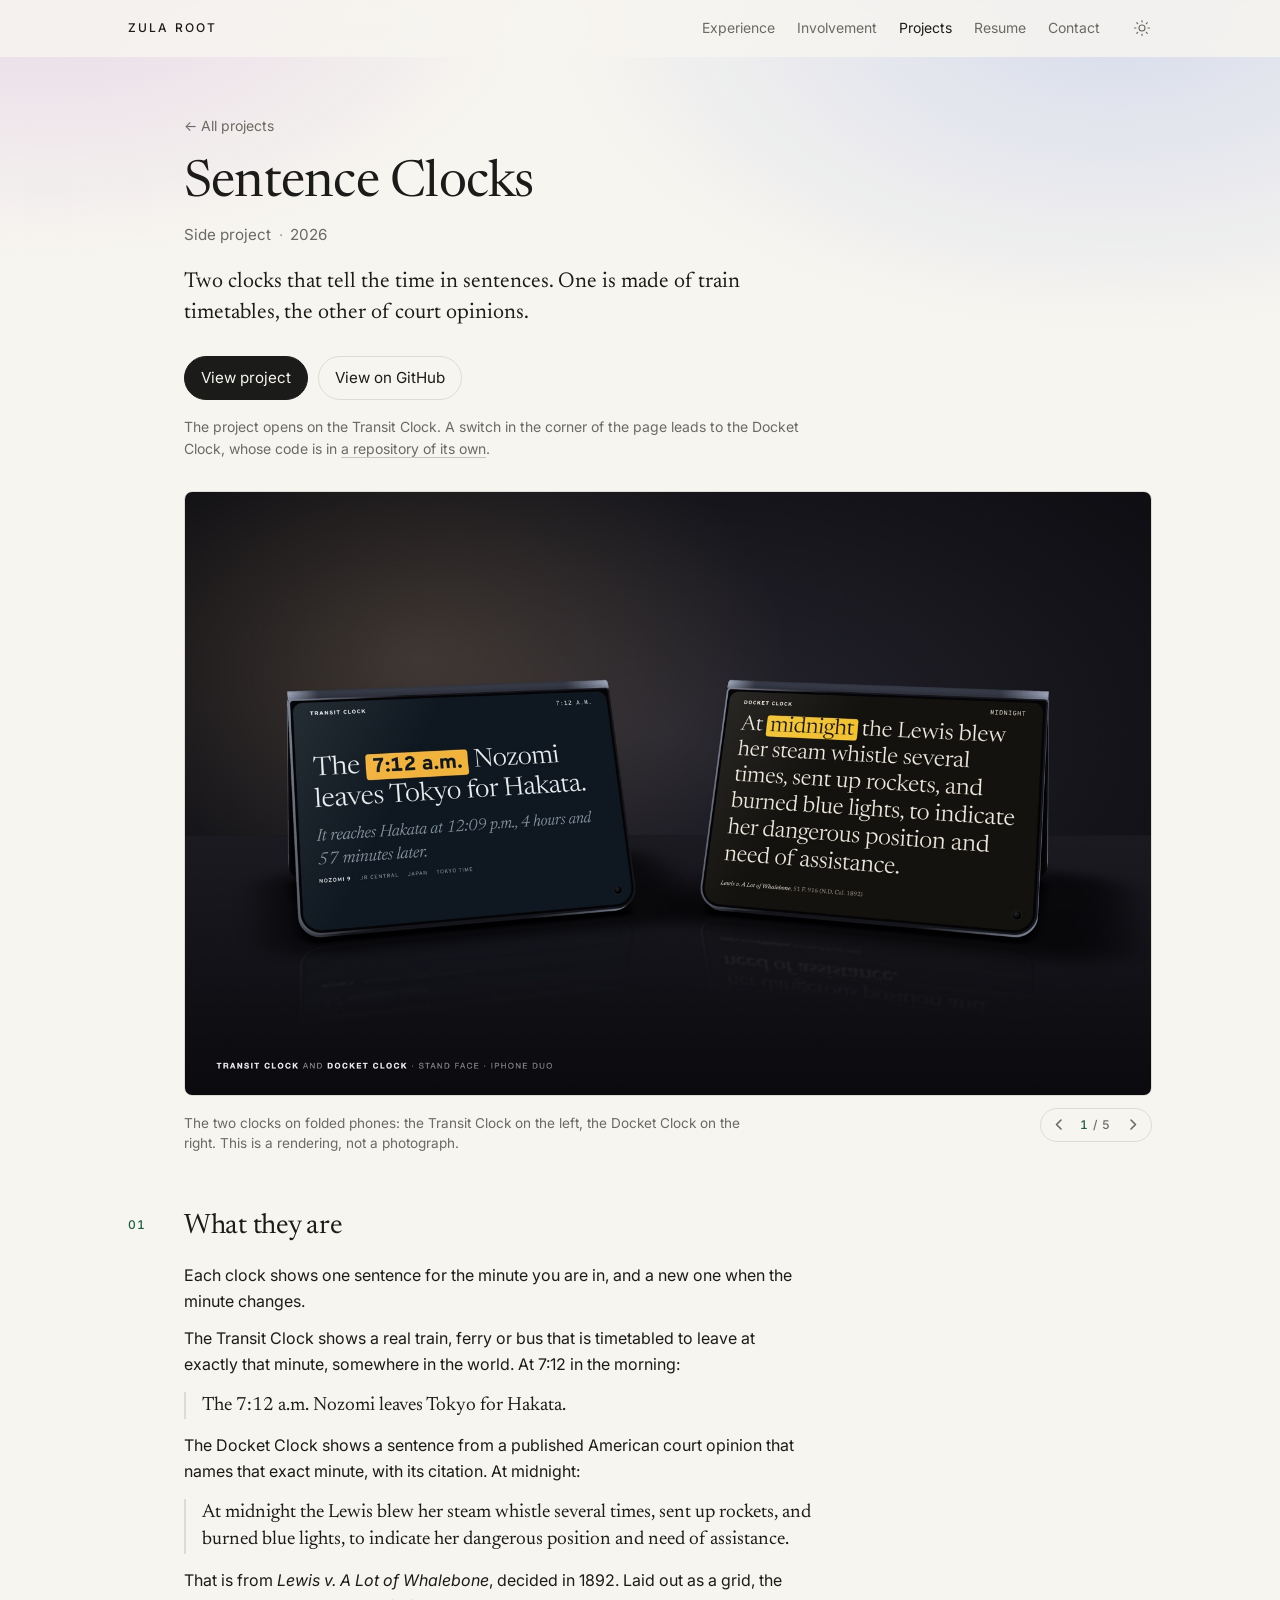
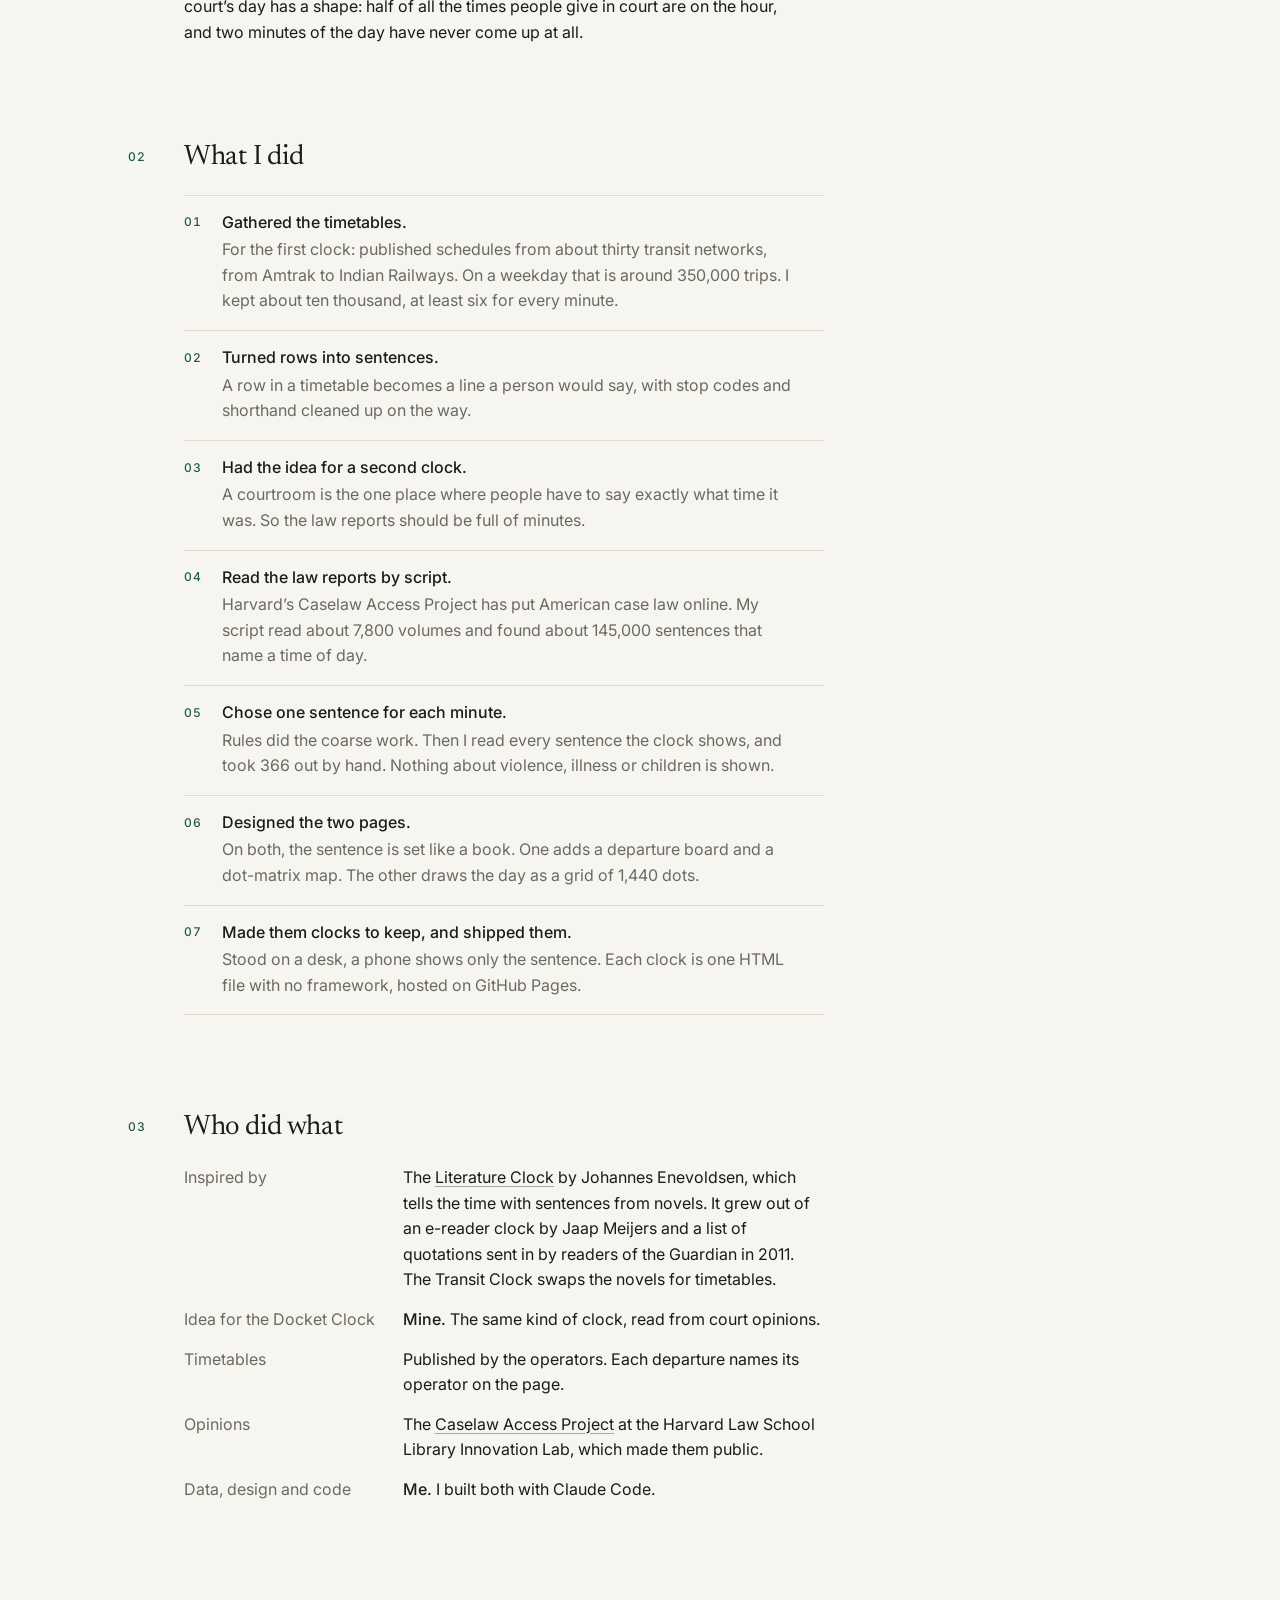
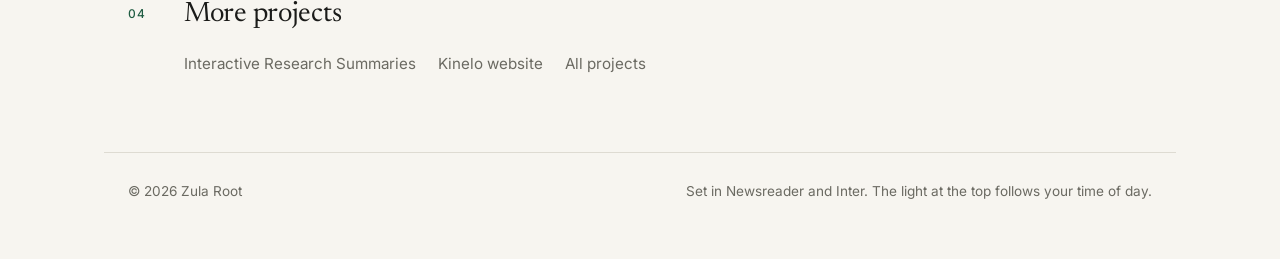
==== projects/clocks.html @ 7cf6f91e "zularoot.com: home page, project pages and resume Co-Authored-By: Claude Opus 5.5 <noreply@anthropic" ====
<!doctype html>
<html lang="en">
<head>
  <meta charset="utf-8">
  <meta name="viewport" content="width=device-width, initial-scale=1">
  <title>Sentence Clocks · Zula Root</title>
  <meta name="description" content="Two clocks that tell the time in sentences: one made of train timetables, one made of court opinions. What they are, how they were made, and who did what.">
  <meta property="og:title" content="Sentence Clocks · Zula Root">
  <meta property="og:description" content="Two clocks that tell the time in sentences: one made of train timetables, one made of court opinions. What they are, how they were made, and who did what.">
  <meta property="og:type" content="article">
  <meta property="og:site_name" content="Zula Root">
  <meta name="twitter:card" content="summary">
  <link rel="icon" href="../favicon.svg" type="image/svg+xml">
  <link rel="preconnect" href="https://fonts.googleapis.com">
  <link rel="preconnect" href="https://fonts.gstatic.com" crossorigin>
  <link href="https://fonts.googleapis.com/css2?family=Inter:wght@400;500&family=Newsreader:ital,opsz,wght@0,6..72,400;0,6..72,500;1,6..72,400&display=swap" rel="stylesheet">
  <link rel="stylesheet" href="../styles.css">
  <!-- Applies a saved theme before first paint so the page never flashes. -->
  <script>try{var t=localStorage.getItem("theme");if(t==="light"||t==="dark")document.documentElement.dataset.theme=t}catch(e){}</script>
</head>
<body>

  <nav class="nav" aria-label="Site">
    <div class="nav-inner">
      <a class="brand" href="../">Zula Root</a>
      <ul class="nav-links">
        <li><a href="../#experience">Experience</a></li>
        <li><a href="../#involvement">Involvement</a></li>
        <li><a href="../#projects" aria-current="true">Projects</a></li>
        <li><a href="../#resume">Resume</a></li>
        <li><a href="../#contact">Contact</a></li>
      </ul>
      <button class="theme-toggle" type="button" aria-label="Switch between light and dark">
        <svg class="sun" viewBox="0 0 24 24" aria-hidden="true"><circle cx="12" cy="12" r="4"/><path d="M12 2v2M12 20v2M4.93 4.93l1.41 1.41M17.66 17.66l1.41 1.41M2 12h2M20 12h2M4.93 19.07l1.41-1.41M17.66 6.34l1.41-1.41"/></svg>
        <svg class="moon" viewBox="0 0 24 24" aria-hidden="true"><path d="M21 12.79A9 9 0 1 1 11.21 3 7 7 0 0 0 21 12.79z"/></svg>
      </button>
    </div>
  </nav>

  <main class="page" id="top">

    <header class="project-intro grid">
      <div class="body">
        <a class="back" href="../#projects">← All projects</a>
        <h1>Sentence Clocks</h1>
        <p class="subline">Side project<span class="sep">·</span>2026</p>
        <p class="lede">Two clocks that tell the time in sentences. One is made of train timetables, the other of court opinions.</p>
        <ul class="links">
          <li><a class="pill pill-primary" href="https://zula-root.github.io/Transit-Clock/" target="_blank" rel="noreferrer">View project</a></li>
          <li><a class="pill" href="https://github.com/zula-root/Transit-Clock" target="_blank" rel="noreferrer">View on GitHub</a></li>
        </ul>
        <p class="aside">The project opens on the Transit Clock. A switch in the corner of the page leads to the Docket Clock, whose code is in <a href="https://github.com/zula-root/Docket-Clock" target="_blank" rel="noreferrer">a repository of its own</a>.</p>
      </div>
    </header>

    <!-- The pictures. Each <figure> is one slide: copy one to add another. -->
    <div class="grid">
      <section class="shots" aria-label="Pictures of the two clocks">
        <div class="shots-track" tabindex="0">
          <figure class="shot">
            <a href="../img/clocks-pair.jpg" target="_blank"><img src="../img/clocks-pair.jpg" alt="The Transit Clock and the Docket Clock side by side on two folded phones" width="1600" height="1000" loading="lazy"></a>
            <figcaption>The two clocks on folded phones: the Transit Clock on the left, the Docket Clock on the right. This is a rendering, not a photograph.</figcaption>
          </figure>
          <figure class="shot">
            <a href="../img/transit-clock/stand.jpg" target="_blank"><img src="../img/transit-clock/stand.jpg" alt="The Transit Clock showing the 7:12 a.m. Nozomi leaving Tokyo for Hakata" width="1600" height="1000" loading="lazy"></a>
            <figcaption>The Transit Clock. Every minute is a real departure.</figcaption>
          </figure>
          <figure class="shot">
            <a href="../img/transit-clock/page.jpg" target="_blank"><img src="../img/transit-clock/page.jpg" alt="The whole Transit Clock page in a browser" width="1600" height="1000" loading="lazy"></a>
            <figcaption>Its whole page: the sentence, the route as a departure board, and a map of the line.</figcaption>
          </figure>
          <figure class="shot">
            <a href="../img/docket-clock/stand.jpg" target="_blank"><img src="../img/docket-clock/stand.jpg" alt="The Docket Clock showing the sentence for midnight" width="1600" height="1000" loading="lazy"></a>
            <figcaption>The Docket Clock. Every minute is a sentence a court once wrote down.</figcaption>
          </figure>
          <figure class="shot">
            <a href="../img/docket-clock/page.jpg" target="_blank"><img src="../img/docket-clock/page.jpg" alt="The whole Docket Clock page in a browser" width="1600" height="1000" loading="lazy"></a>
            <figcaption>Its whole page. Under the sentence is the day as 1,440 dots, one for each minute.</figcaption>
          </figure>
        </div>
      </section>
    </div>

    <section class="section grid reveal" aria-labelledby="h-what">
      <span class="num" aria-hidden="true">01</span>
      <div class="body project-text">
        <h2 id="h-what">What they are</h2>
        <p>Each clock shows one sentence for the minute you are in, and a new one when the minute changes.</p>
        <p>The Transit Clock shows a real train, ferry or bus that is timetabled to leave at exactly that minute, somewhere in the world. At 7:12 in the morning:</p>
        <p class="pull">The 7:12 a.m. Nozomi leaves Tokyo for Hakata.</p>
        <p>The Docket Clock shows a sentence from a published American court opinion that names that exact minute, with its citation. At midnight:</p>
        <p class="pull">At midnight the Lewis blew her steam whistle several times, sent up rockets, and burned blue lights, to indicate her dangerous position and need of assistance.</p>
        <p>That is from <i>Lewis v. A Lot of Whalebone</i>, decided in 1892. Laid out as a grid, the court’s day has a shape: half of all the times people give in court are on the hour, and two minutes of the day have never come up at all.</p>
      </div>
    </section>

    <section class="section grid reveal" aria-labelledby="h-did">
      <span class="num" aria-hidden="true">02</span>
      <div class="body">
        <h2 id="h-did">What I did</h2>
        <ol class="steps">
          <li><div><b>Gathered the timetables.</b><span>For the first clock: published schedules from about thirty transit networks, from Amtrak to Indian Railways. On a weekday that is around 350,000 trips. I kept about ten thousand, at least six for every minute.</span></div></li>
          <li><div><b>Turned rows into sentences.</b><span>A row in a timetable becomes a line a person would say, with stop codes and shorthand cleaned up on the way.</span></div></li>
          <li><div><b>Had the idea for a second clock.</b><span>A courtroom is the one place where people have to say exactly what time it was. So the law reports should be full of minutes.</span></div></li>
          <li><div><b>Read the law reports by script.</b><span>Harvard’s Caselaw Access Project has put American case law online. My script read about 7,800 volumes and found about 145,000 sentences that name a time of day.</span></div></li>
          <li><div><b>Chose one sentence for each minute.</b><span>Rules did the coarse work. Then I read every sentence the clock shows, and took 366 out by hand. Nothing about violence, illness or children is shown.</span></div></li>
          <li><div><b>Designed the two pages.</b><span>On both, the sentence is set like a book. One adds a departure board and a dot-matrix map. The other draws the day as a grid of 1,440 dots.</span></div></li>
          <li><div><b>Made them clocks to keep, and shipped them.</b><span>Stood on a desk, a phone shows only the sentence. Each clock is one HTML file with no framework, hosted on GitHub Pages.</span></div></li>
        </ol>
      </div>
    </section>

    <section class="section grid reveal" aria-labelledby="h-who">
      <span class="num" aria-hidden="true">03</span>
      <div class="body">
        <h2 id="h-who">Who did what</h2>
        <dl class="roles">
          <dt>Inspired by</dt>
          <dd>The <a href="https://literature-clock.jenevoldsen.com/" target="_blank" rel="noreferrer">Literature Clock</a> by Johannes Enevoldsen, which tells the time with sentences from novels. It grew out of an e-reader clock by Jaap Meijers and a list of quotations sent in by readers of the Guardian in 2011. The Transit Clock swaps the novels for timetables.</dd>
          <dt>Idea for the Docket Clock</dt>
          <dd><b>Mine.</b> The same kind of clock, read from court opinions.</dd>
          <dt>Timetables</dt>
          <dd>Published by the operators. Each departure names its operator on the page.</dd>
          <dt>Opinions</dt>
          <dd>The <a href="https://case.law/" target="_blank" rel="noreferrer">Caselaw Access Project</a> at the Harvard Law School Library Innovation Lab, which made them public.</dd>
          <dt>Data, design and code</dt>
          <dd><b>Me.</b> I built both with Claude Code.</dd>
        </dl>
      </div>
    </section>

    <nav class="section grid" aria-label="More projects">
      <span class="num" aria-hidden="true">04</span>
      <div class="body">
        <h2>More projects</h2>
        <ul class="more">
          <li><a href="research-summaries.html">Interactive Research Summaries</a></li>
          <li><a href="kinelo-website.html">Kinelo website</a></li>
          <li><a href="../#projects">All projects</a></li>
        </ul>
      </div>
    </nav>

  </main>

  <footer class="page footer">
    <span>© 2026 Zula Root</span>
    <span>Set in Newsreader and Inter. The light at the top follows your time of day.</span>
  </footer>

  <script src="../script.js" defer></script>
</body>
</html>
---- styles.css ----
/* Zula Root — styles
   Paper and ink, one green, two typefaces. Tokens first. */

:root {
  color-scheme: light;
  --paper: #f7f5f0;
  --ink: #1b1b19;
  --muted: #6b6a62;
  --faint: #a4a299;
  --rule: #dedbd2;
  --hover: #eeebe3;
  --accent: #1f5c42;
  --nav: rgb(247 245 240 / 0.84);
  --icon-sun: inline;
  --icon-moon: none;

  --serif: "Newsreader", Georgia, "Times New Roman", serif;
  --sans: "Inter", system-ui, -apple-system, "Segoe UI", sans-serif;

  --page-max: 1072px;
  --gutter: 24px;
  --num: 56px;
  --measure: 640px;
}

/* Dark tokens appear twice by design: once for system preference
   (unless the reader chose light) and once for an explicit choice. */
@media (prefers-color-scheme: dark) {
  :root:not([data-theme="light"]) {
    color-scheme: dark;
    --paper: #151614;
    --ink: #e9e7e0;
    --muted: #a3a197;
    --faint: #6c6b64;
    --rule: #2b2c28;
    --hover: #1f201d;
    --accent: #93c9aa;
    --nav: rgb(21 22 20 / 0.84);
    --icon-sun: none;
    --icon-moon: inline;
  }
}

:root[data-theme="dark"] {
  color-scheme: dark;
  --paper: #151614;
  --ink: #e9e7e0;
  --muted: #a3a197;
  --faint: #6c6b64;
  --rule: #2b2c28;
  --hover: #1f201d;
  --accent: #93c9aa;
  --nav: rgb(21 22 20 / 0.84);
  --icon-sun: none;
  --icon-moon: inline;
}

/* ---------- Base ---------- */

* {
  box-sizing: border-box;
}

html {
  scroll-padding-top: 76px;
}

@media (prefers-reduced-motion: no-preference) {
  html {
    scroll-behavior: smooth;
  }
}

body {
  margin: 0;
  background: var(--paper);
  color: var(--ink);
  font-family: var(--sans);
  font-size: 16px;
  line-height: 1.6;
  -webkit-font-smoothing: antialiased;
  text-rendering: optimizeLegibility;
}

h1,
h2,
h3 {
  margin: 0;
  font-weight: 400;
}

p {
  margin: 0;
}

a {
  color: inherit;
  text-decoration-color: color-mix(in srgb, currentColor 35%, transparent);
  text-underline-offset: 3px;
  transition: text-decoration-color 150ms ease;
}

a:hover {
  text-decoration-color: currentColor;
}

/* Emphasis stays quiet: one step above the body weight. */
strong {
  font-weight: 500;
}

::selection {
  background: color-mix(in srgb, var(--accent) 22%, transparent);
}

:focus-visible {
  outline: 2px solid var(--accent);
  outline-offset: 3px;
  border-radius: 2px;
}

.visually-hidden {
  position: absolute;
  width: 1px;
  height: 1px;
  overflow: hidden;
  clip: rect(0 0 0 0);
  white-space: nowrap;
}

/* ---------- Page grid ----------
   Four columns on wide screens: a hanging number, the reading
   measure, a gap, and a margin for pictures. The margin folds under
   the text on tablets; the number column folds on phones. */

.page {
  max-width: var(--page-max);
  margin: 0 auto;
  padding: 0 var(--gutter);
}

.grid {
  display: grid;
  grid-template-columns: var(--num) minmax(0, var(--measure)) 48px minmax(0, 1fr);
}

.grid > .num {
  grid-column: 1;
}

.grid > .body {
  grid-column: 2;
}

.grid > .side {
  grid-column: 4;
}

/* ---------- Nav ---------- */

.nav {
  position: sticky;
  top: 0;
  z-index: 10;
  background: var(--nav);
  -webkit-backdrop-filter: blur(10px);
  backdrop-filter: blur(10px);
  border-bottom: 1px solid transparent;
  transition: border-color 200ms ease;
}

.nav.is-stuck {
  border-bottom-color: var(--rule);
}

.nav-inner {
  max-width: var(--page-max);
  margin: 0 auto;
  padding: 0 var(--gutter);
  height: 56px;
  display: flex;
  align-items: center;
  gap: 24px;
}

.brand {
  margin-right: auto;
  font: 500 0.75rem/1 var(--sans);
  letter-spacing: 0.18em;
  text-transform: uppercase;
  text-decoration: none;
}

.nav-links {
  display: flex;
  gap: 22px;
  margin: 0;
  padding: 0;
  list-style: none;
  font-size: 0.875rem;
}

.nav-links a {
  color: var(--muted);
  text-decoration: none;
  transition: color 150ms ease;
}

.nav-links a:hover,
.nav-links a[aria-current="true"] {
  color: var(--ink);
}

.theme-toggle {
  display: flex;
  align-items: center;
  justify-content: center;
  width: 36px;
  height: 36px;
  margin-right: -8px;
  padding: 0;
  border: 0;
  border-radius: 50%;
  background: none;
  color: var(--muted);
  cursor: pointer;
  transition:
    background 150ms ease,
    color 150ms ease;
}

.theme-toggle:hover {
  background: var(--hover);
  color: var(--ink);
}

.theme-toggle svg {
  width: 18px;
  height: 18px;
  fill: none;
  stroke: currentColor;
  stroke-width: 1.5;
  stroke-linecap: round;
  stroke-linejoin: round;
}

.theme-toggle .sun {
  display: var(--icon-sun);
}

.theme-toggle .moon {
  display: var(--icon-moon);
}

/* ---------- Intro ---------- */

.intro {
  padding: 84px 0 64px;
}

.intro h1 {
  font: 400 clamp(2.6rem, 6vw, 3.6rem) / 1.04 var(--serif);
  letter-spacing: -0.015em;
  margin-bottom: 14px;
}

.subline {
  color: var(--muted);
  font-size: 0.95rem;
  margin-bottom: 36px;
}

.subline .sep {
  margin: 0 0.5em;
  color: var(--faint);
}

.lede {
  font: 400 1.35rem / 1.45 var(--serif);
  max-width: 30em;
  margin-bottom: 18px;
  text-wrap: pretty;
}

.lede:last-of-type {
  margin-bottom: 0;
}

.links {
  display: flex;
  flex-wrap: wrap;
  gap: 10px;
  margin: 34px 0 0;
  padding: 0;
  list-style: none;
}

.pill {
  display: inline-flex;
  align-items: center;
  gap: 8px;
  padding: 9px 16px;
  border: 1px solid var(--rule);
  border-radius: 999px;
  font-size: 0.95rem;
  text-decoration: none;
  transition:
    background 150ms ease,
    border-color 150ms ease,
    opacity 150ms ease;
}

.pill:hover {
  background: var(--hover);
  border-color: var(--faint);
}

.pill svg {
  width: 15px;
  height: 15px;
  fill: currentColor;
}

.pill-primary {
  background: var(--ink);
  border-color: var(--ink);
  color: var(--paper);
}

.pill-primary:hover {
  background: var(--ink);
  border-color: var(--ink);
  opacity: 0.86;
}

/* ---------- Sections ---------- */

.section {
  padding: 44px 0 52px;
}

.section .num {
  padding-top: 0.6rem;
  font: 500 0.75rem / 1 var(--sans);
  letter-spacing: 0.1em;
  color: var(--accent);
  font-variant-numeric: tabular-nums;
}

.section h2 {
  font: 400 1.75rem / 1.2 var(--serif);
  letter-spacing: -0.01em;
  margin-bottom: 20px;
}

.section .intro-line {
  color: var(--muted);
  margin: -8px 0 22px;
  max-width: 56ch;
}

/* Ledger rows: organisation, role, year, hairlines between. */
.rows {
  margin: 0;
  padding: 0;
  list-style: none;
  border-top: 1px solid var(--rule);
}

.row {
  padding: 20px 0 22px;
  border-bottom: 1px solid var(--rule);
}

.row-head {
  display: grid;
  grid-template-columns: auto minmax(0, 1fr) auto;
  gap: 2px 14px;
  align-items: baseline;
}

.row-head h3,
.row-head .name {
  font: 500 1rem / 1.4 var(--sans);
  margin: 0;
}

.row-head .role {
  color: var(--muted);
  min-width: 0;
}

.row-head .when {
  color: var(--muted);
  font-size: 0.875rem;
  white-space: nowrap;
  font-variant-numeric: tabular-nums;
}

.summary {
  margin: 8px 0 0;
  max-width: 62ch;
  text-wrap: pretty;
}

.summary + .summary {
  margin-top: 6px;
}

.bullets {
  margin: 10px 0 0;
  padding-left: 1.1em;
  max-width: 62ch;
}

.bullets li {
  margin: 6px 0;
}

.bullets li::marker {
  color: var(--faint);
}

/* Project names link out. The arrow nudges on hover. */
.row-head .name a {
  text-decoration: none;
}

.row-head .name a:hover {
  text-decoration: underline;
  text-decoration-color: var(--accent);
}

.name .arrow {
  display: inline-block;
  margin-left: 3px;
  color: var(--faint);
  transition:
    transform 150ms ease,
    color 150ms ease;
}

.name a:hover .arrow {
  color: var(--ink);
  transform: translate(2px, -2px);
}

.when a {
  text-decoration: none;
}

.when a:hover {
  color: var(--ink);
}

.tags {
  display: flex;
  flex-wrap: wrap;
  gap: 6px;
  margin: 10px 0 0;
  padding: 0;
  list-style: none;
}

.tag {
  padding: 4px 9px;
  border: 1px solid var(--rule);
  border-radius: 999px;
  font: 500 0.7rem / 1 var(--sans);
  letter-spacing: 0.05em;
  text-transform: uppercase;
  color: var(--muted);
}

.tag-soon {
  border-style: dashed;
}

/* Facts: a compact two-column list for education and skills. */
.facts {
  display: grid;
  grid-template-columns: max-content minmax(0, 1fr);
  gap: 12px 28px;
  margin: 0;
}

.facts dt {
  grid-column: 1;
  color: var(--muted);
}

.facts dd {
  grid-column: 2;
  margin: 0;
}

.facts dd + dd {
  margin-top: -6px;
}

/* ---------- Contact ---------- */

.contact .email {
  display: inline-block;
  font: 400 clamp(1.5rem, 3.6vw, 2.1rem) / 1.25 var(--serif);
  letter-spacing: -0.01em;
  text-decoration-color: color-mix(in srgb, currentColor 25%, transparent);
  text-underline-offset: 6px;
  text-decoration-thickness: 1px;
  margin: 4px 0 8px;
  word-break: break-all;
}

.contact .email:hover {
  text-decoration-color: var(--accent);
}

.contact .links {
  margin-top: 22px;
}

/* ---------- Footer ---------- */

.footer {
  margin-top: 24px;
  padding: 28px var(--gutter) 56px;
  border-top: 1px solid var(--rule);
  display: flex;
  justify-content: space-between;
  gap: 16px;
  flex-wrap: wrap;
  color: var(--muted);
  font-size: 0.85rem;
}

/* ---------- Motion ----------
   Sections fade up once as they enter. Only when the script runs,
   so nothing is hidden if it doesn't. */

.js .reveal {
  opacity: 0;
  transform: translateY(10px);
  transition:
    opacity 450ms ease,
    transform 450ms ease;
}

.js .reveal.is-in {
  opacity: 1;
  transform: none;
}

@media (prefers-reduced-motion: reduce) {
  .js .reveal {
    opacity: 1;
    transform: none;
    transition: none;
  }

  .name .arrow,
  .thumb img {
    transition: none;
  }
}

/* ---------- Responsive ---------- */

@media (max-width: 1039px) {
  .grid {
    grid-template-columns: var(--num) minmax(0, 1fr);
  }

  .grid > .side {
    grid-column: 2;
  }
}

@media (max-width: 639px) {
  .grid {
    grid-template-columns: minmax(0, 1fr);
  }

  .grid > .num,
  .grid > .body,
  .grid > .side {
    grid-column: 1;
  }

  .nav-links {
    display: none;
  }

  .intro {
    padding: 56px 0 48px;
  }

  .section {
    padding: 36px 0 40px;
  }

  .section .num {
    padding-top: 0;
    margin-bottom: 10px;
  }

  .facts {
    grid-template-columns: 1fr;
    gap: 4px;
  }

  .facts dt,
  .facts dd {
    grid-column: 1;
  }

  .facts dt {
    margin-top: 12px;
    font-size: 0.8rem;
    letter-spacing: 0.04em;
    text-transform: uppercase;
  }

  .facts dt:first-child {
    margin-top: 0;
  }
}

/* Below this width a row is narrower than on a wide screen, where every
   name, role and year is known to fit on one line. So the role goes under
   the name at full width, and a long one can never wrap into an indent. */
@media (max-width: 743px) {
  .row-head {
    grid-template-columns: minmax(0, 1fr) auto;
  }

  .row-head h3,
  .row-head .name {
    grid-row: 1;
    grid-column: 1;
  }

  .row-head .when {
    grid-row: 1;
    grid-column: 2;
  }

  .row-head .role {
    grid-row: 2;
    grid-column: 1 / -1;
  }
}

.nowrap {
  white-space: nowrap;
}

/* An organisation's name that is also a link: plain until hovered, like a project's. */
.row-head h3 a {
  text-decoration: none;
}

.row-head h3 a:hover {
  text-decoration: underline;
  text-decoration-color: var(--accent);
}

/* A small line under a row, for the one thing worth adding. */
.aside {
  margin: 12px 0 0;
  font-size: 0.875rem;
  color: var(--muted);
}

/* Project thumbnails: in the margin on wide screens, under the text
   elsewhere. They repeat the row's link, so they are skipped by
   keyboards and screen readers. */
.row {
  position: relative;
}

.thumb {
  display: block;
  width: min(100%, 360px);
  margin: 14px 0 0;
}

.thumb img {
  display: block;
  width: 100%;
  height: auto;
  aspect-ratio: 16 / 10;
  object-fit: cover;
  object-position: top;
  border: 1px solid var(--rule);
  border-radius: 6px;
  filter: saturate(0.85);
  opacity: 0.92;
  transition:
    opacity 150ms ease,
    filter 150ms ease;
}

.thumb:hover img {
  opacity: 1;
  filter: none;
}

@media (min-width: 1040px) {
  .thumb {
    position: absolute;
    left: calc(100% + 48px);
    top: 22px;
    width: 220px;
    margin: 0;
  }
}



/* ---------- Project pages ----------
   One page per project, in the same grid as the home page. It answers
   three questions in order: what does it look like, what is it, and who
   did what. */

.project-intro {
  padding: 56px 0 30px;
}

.back {
  font-size: 0.875rem;
  color: var(--muted);
  text-decoration: none;
}

.back:hover {
  color: var(--ink);
}

.project-intro h1 {
  font: 400 clamp(2.4rem, 5.4vw, 3.2rem) / 1.06 var(--serif);
  letter-spacing: -0.015em;
  margin: 18px 0 12px;
}

.project-intro .subline {
  margin-bottom: 20px;
}

.project-intro .links {
  margin-top: 26px;
}

/* Pictures: a row of slides. It scrolls sideways and snaps, so it works
   by swipe or trackpad with no script at all. The script adds two
   chevrons, a counter and one shared caption. The strip runs across the
   reading column and the margin. */
.shots {
  grid-column: 2 / -1;
  min-width: 0;
  padding-bottom: 12px;
}

.shots-track {
  position: relative;
  display: flex;
  gap: 16px;
  overflow-x: auto;
  scroll-snap-type: x mandatory;
  overscroll-behavior-x: contain;
  scrollbar-width: none;
  border-radius: 8px;
}

.shots-track::-webkit-scrollbar {
  display: none;
}

.shot {
  flex: 0 0 100%;
  margin: 0;
  scroll-snap-align: start;
}

.shot a {
  display: block;
}

.shot img,
.shot-empty {
  display: block;
  width: 100%;
  height: auto;
  aspect-ratio: 16 / 10;
  border: 1px solid var(--rule);
  border-radius: 8px;
}

.shot img {
  object-fit: cover;
  background: var(--hover);
}

.shot figcaption,
.shots-caption {
  margin: 10px 0 0;
  max-width: 62ch;
  font-size: 0.85rem;
  line-height: 1.5;
  color: var(--muted);
}

.shots-bar {
  display: flex;
  align-items: flex-start;
  justify-content: space-between;
  gap: 20px;
  margin-top: 12px;
}

.shots-caption {
  margin: 0;
  padding-top: 5px;
}

/* With the script running, each slide's own caption gives way to the shared one. */
.js-shots .shot figcaption {
  position: absolute;
  width: 1px;
  height: 1px;
  overflow: hidden;
  clip: rect(0 0 0 0);
  white-space: nowrap;
}

/* The stepper: a count between two chevrons. */
.stepper {
  flex: none;
  display: inline-flex;
  align-items: center;
  border: 1px solid var(--rule);
  border-radius: 999px;
}

.stepper button {
  display: grid;
  place-items: center;
  width: 36px;
  height: 32px;
  padding: 0;
  border: 0;
  border-radius: 999px;
  background: none;
  color: var(--muted);
  cursor: pointer;
  transition: color 150ms ease;
}

.stepper button:hover {
  color: var(--ink);
}

.stepper svg {
  width: 7px;
  height: 11px;
  fill: none;
  stroke: currentColor;
  stroke-width: 1.6;
  stroke-linecap: round;
  stroke-linejoin: round;
}

.stepper-count {
  min-width: 3.2em;
  text-align: center;
  font: 500 0.75rem / 1 var(--sans);
  letter-spacing: 0.08em;
  color: var(--muted);
  font-variant-numeric: tabular-nums;
}

.stepper-count b {
  font-weight: 500;
  color: var(--accent);
}

/* Steps: what was done, in order. The numeral is drawn by the list itself. */
.steps {
  margin: 0;
  padding: 0;
  list-style: none;
  counter-reset: step;
  border-top: 1px solid var(--rule);
}

.steps li {
  display: grid;
  grid-template-columns: 2.4rem minmax(0, 1fr);
  padding: 14px 0 16px;
  border-bottom: 1px solid var(--rule);
  counter-increment: step;
}

.steps li::before {
  content: counter(step, decimal-leading-zero);
  padding-top: 0.42rem;
  font: 500 0.75rem / 1 var(--sans);
  letter-spacing: 0.1em;
  color: var(--accent);
  font-variant-numeric: tabular-nums;
}

.steps b {
  display: block;
  font-weight: 500;
}

.steps span {
  display: block;
  margin-top: 2px;
  color: var(--muted);
  max-width: 58ch;
  text-wrap: pretty;
}

/* Who did what: the part on the left, the person and the detail on the right. */
.roles {
  display: grid;
  grid-template-columns: minmax(7.5rem, max-content) minmax(0, 1fr);
  gap: 14px 28px;
  margin: 0;
}

.roles dt {
  grid-column: 1;
  color: var(--muted);
}

.roles dd {
  grid-column: 2;
  margin: 0;
  max-width: 58ch;
  text-wrap: pretty;
}

.roles dd b {
  font-weight: 500;
}

.project-text p {
  max-width: 62ch;
  text-wrap: pretty;
}

.project-text p + p {
  margin-top: 12px;
}

.project-text .pull {
  font: 400 1.2rem / 1.45 var(--serif);
  margin: 14px 0;
  padding-left: 16px;
  border-left: 2px solid var(--rule);
}

.plain-list {
  margin: 12px 0 0;
  padding-left: 1.1em;
  max-width: 62ch;
}

.plain-list li {
  margin: 5px 0;
}

.plain-list li::marker {
  color: var(--faint);
}

/* The way on from a project: the others, and the way back. */
.more {
  display: flex;
  flex-wrap: wrap;
  gap: 8px 22px;
  margin: 0;
  padding: 0;
  list-style: none;
  font-size: 0.95rem;
}

.more a {
  text-decoration: none;
  color: var(--muted);
}

.more a:hover {
  color: var(--ink);
}

/* Placeholders: words still to be supplied. Loud on purpose, so none is published by accident. */
.tk {
  padding: 1px 5px;
  border-radius: 3px;
  background: color-mix(in srgb, #f2c230 42%, transparent);
  color: var(--ink);
}

.draft-note {
  margin: 0 0 22px;
  padding: 10px 14px;
  border: 1px dashed var(--faint);
  border-radius: 8px;
  font-size: 0.875rem;
  color: var(--muted);
  max-width: 62ch;
}

.shot-empty {
  display: grid;
  place-items: center;
  border-style: dashed;
  border-color: var(--faint);
  color: var(--muted);
  font-size: 0.875rem;
}

/* On the home page a project's name leads to its own page: an arrow that moves along, not out. */
.name .arrow.in {
  margin-left: 5px;
}

.name a:hover .arrow.in {
  transform: translateX(3px);
}

@media (max-width: 639px) {
  .shots {
    grid-column: 1;
  }

  .project-intro {
    padding: 36px 0 24px;
  }

  .roles {
    grid-template-columns: 1fr;
    gap: 4px;
  }

  .roles dt,
  .roles dd {
    grid-column: 1;
  }

  .roles dt {
    margin-top: 12px;
    font-size: 0.8rem;
    letter-spacing: 0.04em;
    text-transform: uppercase;
  }

  .roles dt:first-child {
    margin-top: 0;
  }

  .shots-bar {
    gap: 12px;
  }
}

@media (prefers-reduced-motion: reduce) {
  .stepper button {
    transition: none;
  }
}

/* ---------- Portrait ----------
   A small portrait in the margin beside the name. It is there to say that
   a person wrote this page, so it stays small. On narrower screens it
   sits above the name instead. */

.portrait {
  grid-column: 4;
  grid-row: 1;
  align-self: start;
  justify-self: start;
  margin: 4px 0 0;
}

.portrait img {
  display: block;
  width: 154px;
  height: 154px;
  border-radius: 50%;
  object-fit: cover;
  /* Lifted off the page a little. The padding is an invisible ring
     until the pointer is over it, when it fills with colour and turns. */
  padding: 3px;
  box-shadow: 0 2px 14px rgb(0 0 0 / 0.14);
}

@property --ring-angle {
  syntax: "<angle>";
  initial-value: 0deg;
  inherits: false;
}

.portrait img:hover {
  background: conic-gradient(from var(--ring-angle), var(--accent), #f2b33d, #9fd3b5, var(--accent));
  animation: ring-spin 3s linear infinite;
}

@keyframes ring-spin {
  to {
    --ring-angle: 360deg;
  }
}

@media (max-width: 1039px) {
  .portrait {
    grid-column: 2;
    grid-row: auto;
    order: -1;
    margin: 0 0 22px;
  }

  .portrait img {
    width: 82px;
    height: 82px;
  }
}

@media (max-width: 639px) {
  .portrait {
    grid-column: 1;
  }
}

.project-intro .aside {
  margin-top: 16px;
}

/* ---------- Borrowed from jomeiroot.com ----------
   Two small things that make a page feel answered: the ring on the
   portrait (above), and rows that open wherever they are pressed. */

/* A row that leads somewhere answers the pointer along its whole width,
   and the name's link is stretched over it. Links inside the row stay
   their own. */
.row.linked {
  isolation: isolate;
}

.row.linked::before {
  content: "";
  position: absolute;
  inset: 1px -14px;
  z-index: -1;
  border-radius: 8px;
  background: var(--hover);
  opacity: 0;
  transition: opacity 150ms ease;
}

.row.linked:hover::before,
.row.linked:focus-within::before {
  opacity: 1;
}

.row.linked .name a::after {
  content: "";
  position: absolute;
  inset: 0;
}

.row.linked:hover .name .arrow.in {
  color: var(--ink);
  transform: translateX(3px);
}

.row.linked .summary a,
.row.linked .when a,
.row.linked .row-links a {
  position: relative;
  z-index: 1;
}

/* Under each project: the thing itself, and its code. */
.row-links {
  display: flex;
  flex-wrap: wrap;
  gap: 6px 20px;
  margin: 12px 0 0;
  font-size: 0.875rem;
}

.row-links a {
  color: var(--muted);
  text-decoration: none;
  transition: color 150ms ease;
}

.row-links a:hover {
  color: var(--ink);
}

.row-links span {
  margin-left: 4px;
  color: var(--faint);
}

@media (prefers-reduced-motion: reduce) {
  .portrait img:hover {
    animation: none;
  }

  .row.linked::before {
    transition: none;
  }
}

/* ---------- Resume ----------
   The resume's one page, laid on the site like a sheet of paper, with the
   file one press away. It is a picture of the PDF. An embedded PDF looks
   different in every browser and does not show at all on many phones; a
   picture looks the same everywhere, and the PDF is still the thing that
   is downloaded. */

.resume.grid > .body {
  grid-column: 2 / -1;
}

.resume-head {
  display: flex;
  flex-wrap: wrap;
  align-items: center;
  justify-content: space-between;
  gap: 14px 20px;
  max-width: 860px;
  margin-bottom: 24px;
}

.resume-head h2 {
  margin: 0;
}

.resume-actions {
  display: flex;
  flex-wrap: wrap;
  gap: 10px;
}

.sheet {
  display: block;
  max-width: 860px;
  overflow: hidden;
  border: 1px solid var(--rule);
  border-radius: 6px;
  background: #fff;
  box-shadow:
    0 1px 2px rgb(0 0 0 / 0.05),
    0 18px 50px -18px rgb(0 0 0 / 0.28);
  transition:
    transform 250ms ease,
    box-shadow 250ms ease;
}

.sheet:hover {
  transform: translateY(-3px);
  box-shadow:
    0 2px 4px rgb(0 0 0 / 0.06),
    0 28px 64px -18px rgb(0 0 0 / 0.36);
}

.sheet img {
  display: block;
  width: 100%;
  height: auto;
}

/* On the dark page the sheet stays paper, a shade quieter. */
@media (prefers-color-scheme: dark) {
  :root:not([data-theme="light"]) .sheet img {
    filter: brightness(0.92);
  }
}

:root[data-theme="dark"] .sheet img {
  filter: brightness(0.92);
}

@media (max-width: 639px) {
  .resume.grid > .body {
    grid-column: 1;
  }
}

@media (prefers-reduced-motion: reduce) {
  .sheet {
    transition: none;
  }
}

/* ---------- Daylight ----------
   A faint wash of colour at the top of every page that follows the
   reader's own time of day: cool before dawn, warm at sunrise, clear at
   noon, amber at dusk. It drifts a little, too slowly to watch.

   It stays at the top of the window and stays pale. The clocks on this
   site are about the minute you are in, and so is this.

   The two colours come from the script. Without it, it is midday. */

:root {
  --glow-a: 160 215 180;
  --glow-b: 150 195 240;
  --glow-alpha: 0.38;
}

@media (prefers-color-scheme: dark) {
  :root:not([data-theme="light"]) {
    --glow-alpha: 0.17;
  }
}

:root[data-theme="dark"] {
  --glow-alpha: 0.17;
}

body::before {
  content: "";
  position: fixed;
  inset: -12% -8% auto;
  height: 80vh;
  z-index: -1;
  pointer-events: none;
  background:
    radial-gradient(52% 62% at 82% 16%, rgb(var(--glow-a) / var(--glow-alpha)), transparent 72%),
    radial-gradient(46% 56% at 10% 10%, rgb(var(--glow-b) / var(--glow-alpha)), transparent 72%);
  animation: daylight 46s ease-in-out infinite alternate;
}

@keyframes daylight {
  from {
    transform: translate3d(-1.5%, 0, 0) scale(1);
  }

  to {
    transform: translate3d(2%, 2.5%, 0) scale(1.08);
  }
}

@media (prefers-reduced-motion: reduce) {
  body::before {
    animation: none;
  }
}

@media print {
  body::before {
    display: none;
  }
}
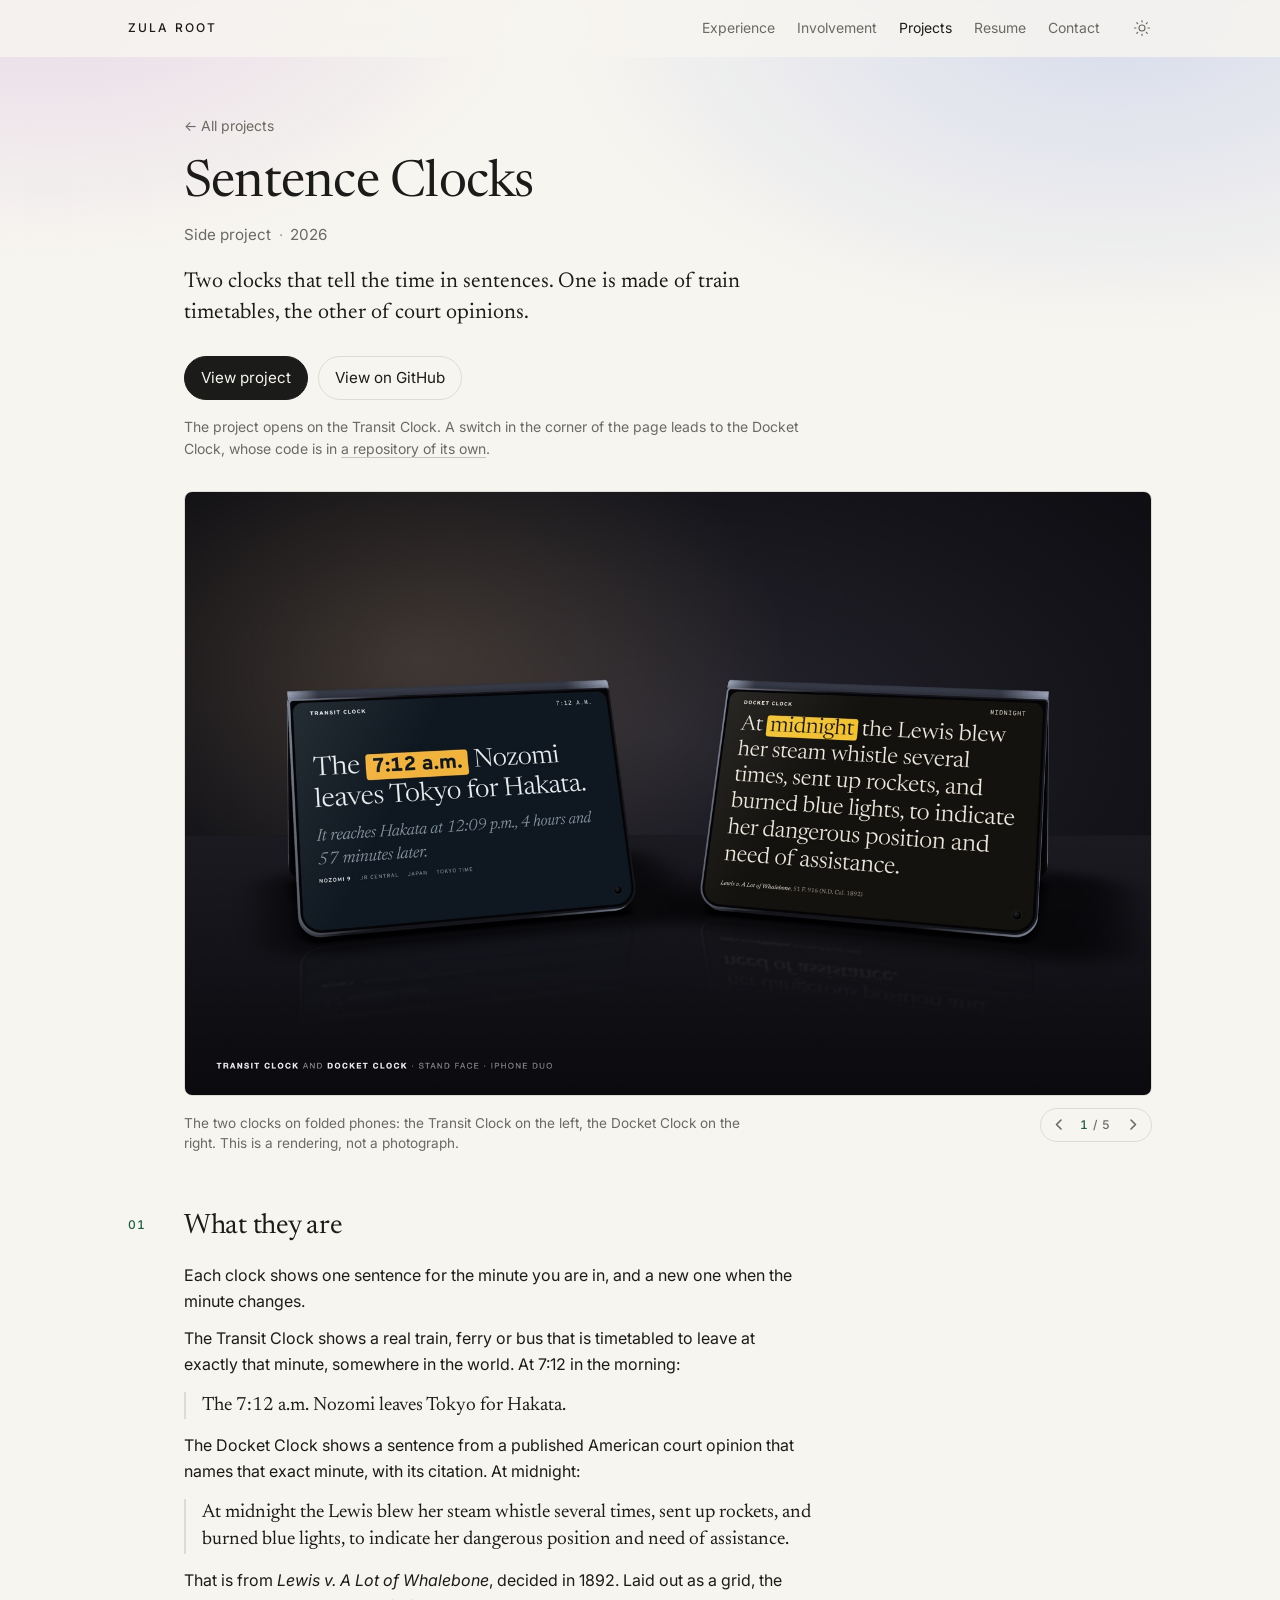
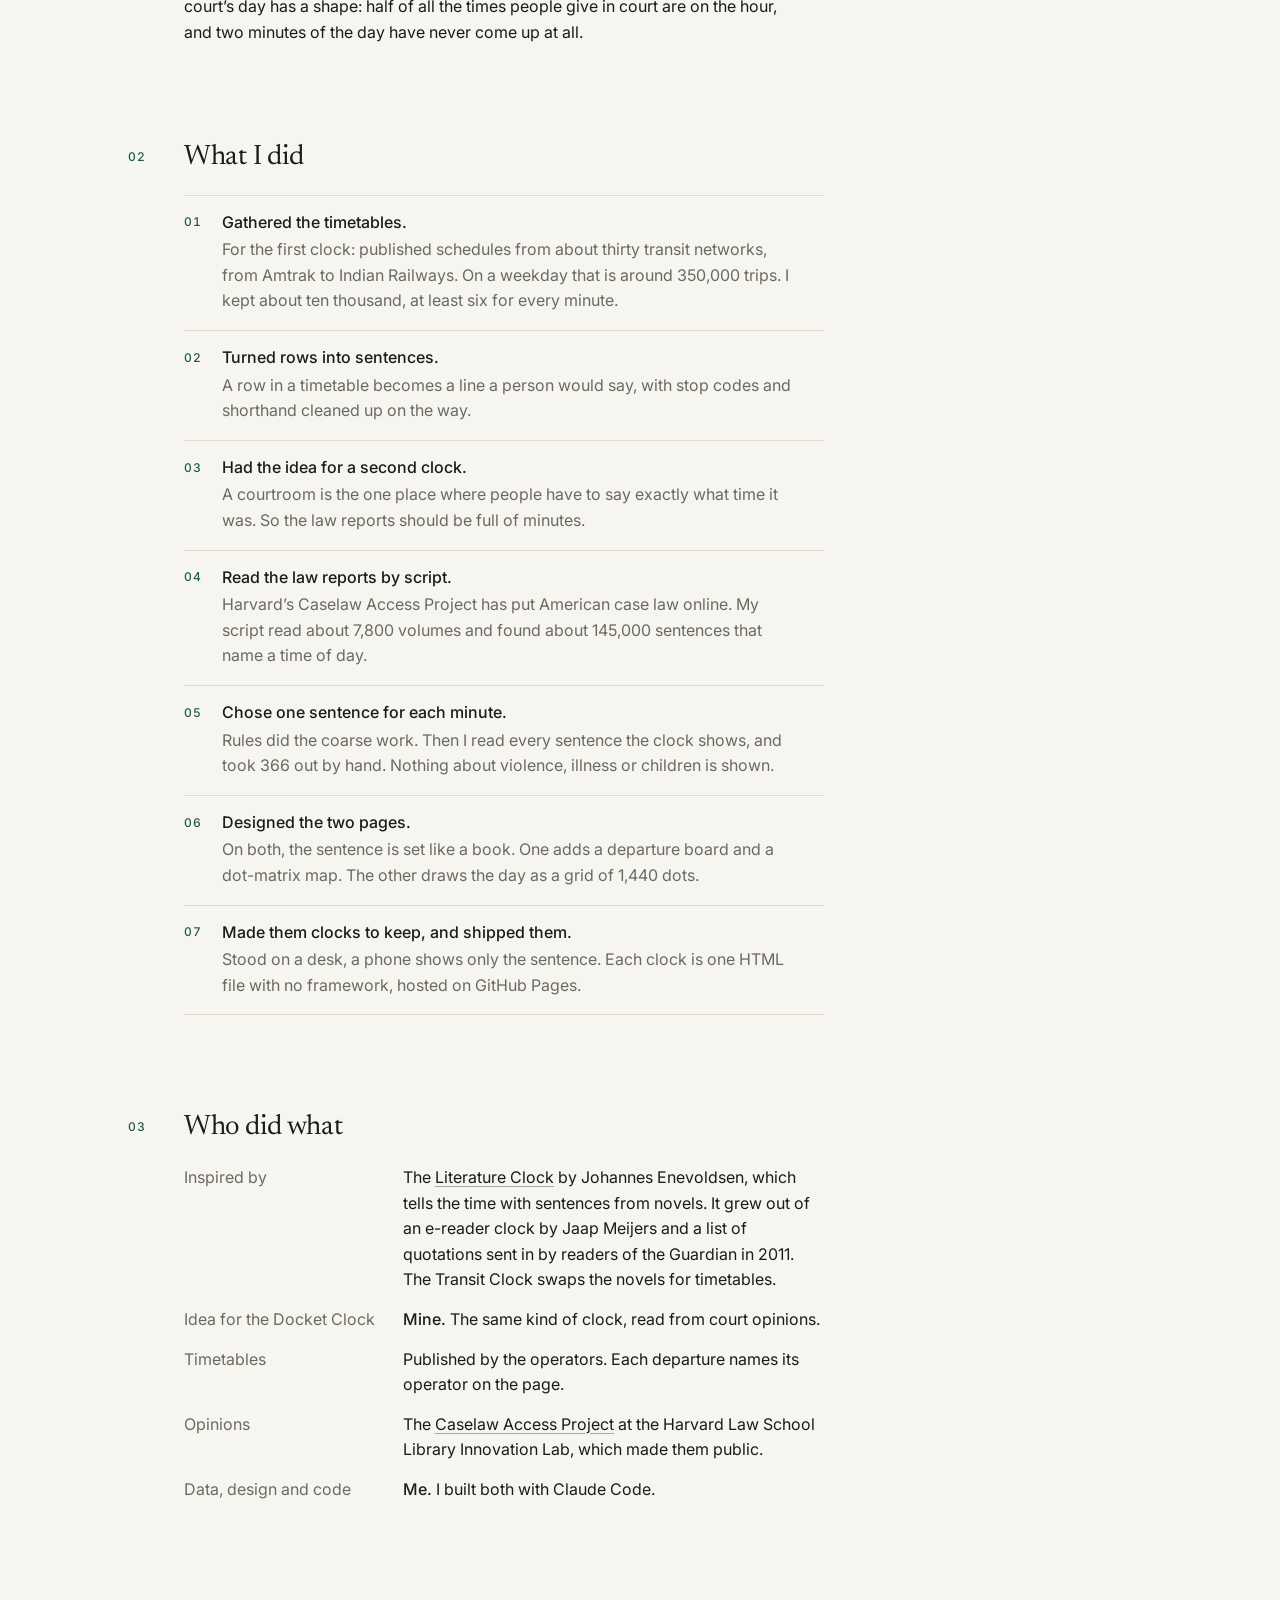
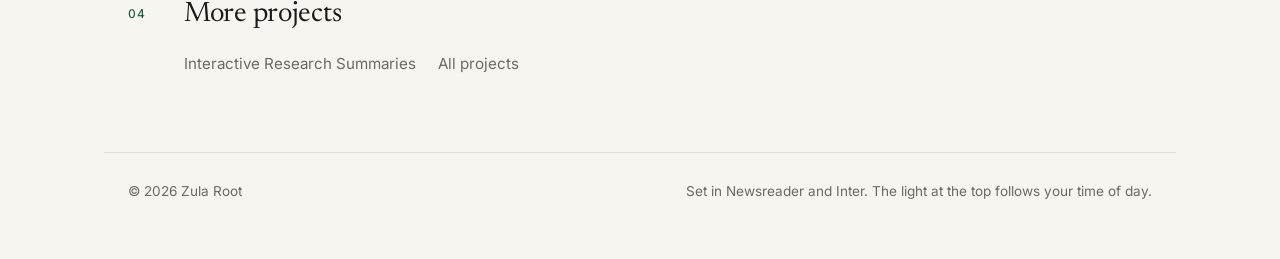
==== commit e2c4929e: "Hide the Kinelo project until it ships Co-Authored-By: Claude Opus 5.5 <noreply@anthropic.com>" ====
--- a/projects/clocks.html
+++ b/projects/clocks.html
@@ -135,7 +135,6 @@
         <h2>More projects</h2>
         <ul class="more">
           <li><a href="research-summaries.html">Interactive Research Summaries</a></li>
-          <li><a href="kinelo-website.html">Kinelo website</a></li>
           <li><a href="../#projects">All projects</a></li>
         </ul>
       </div>
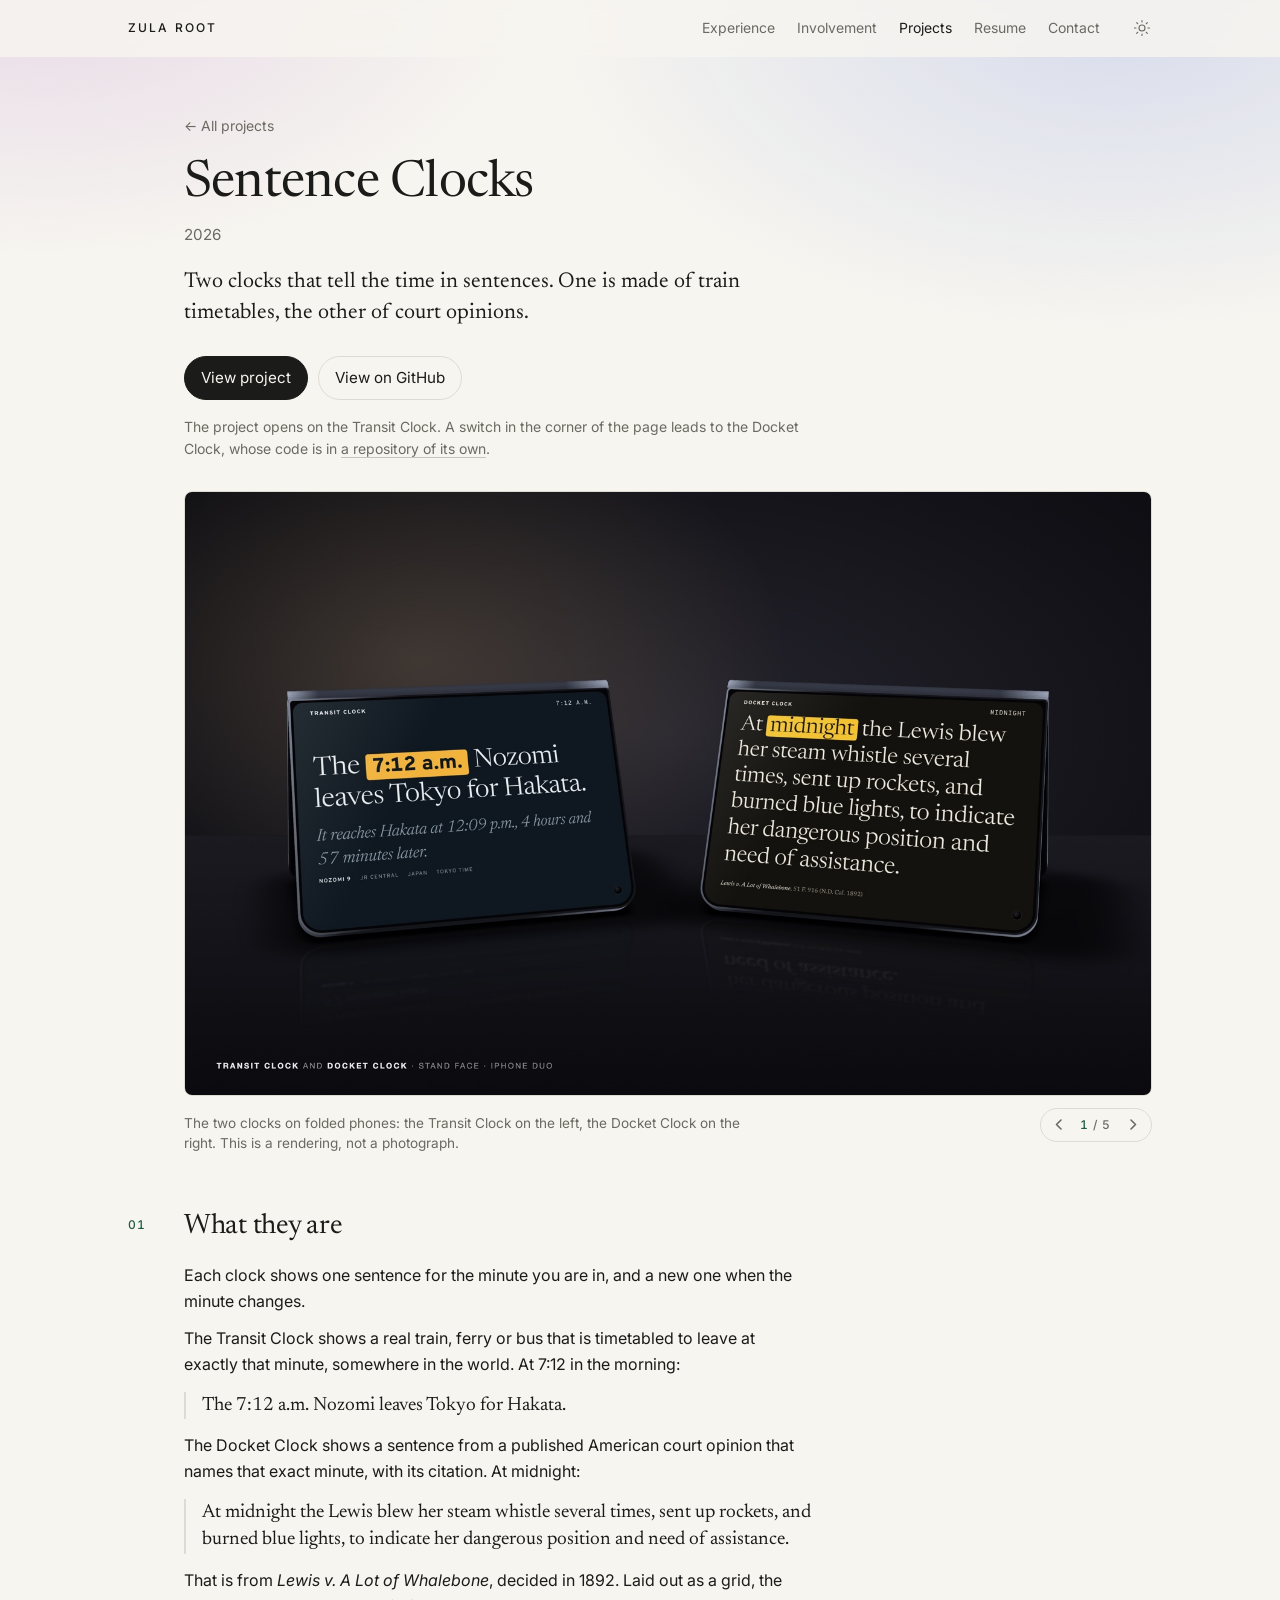
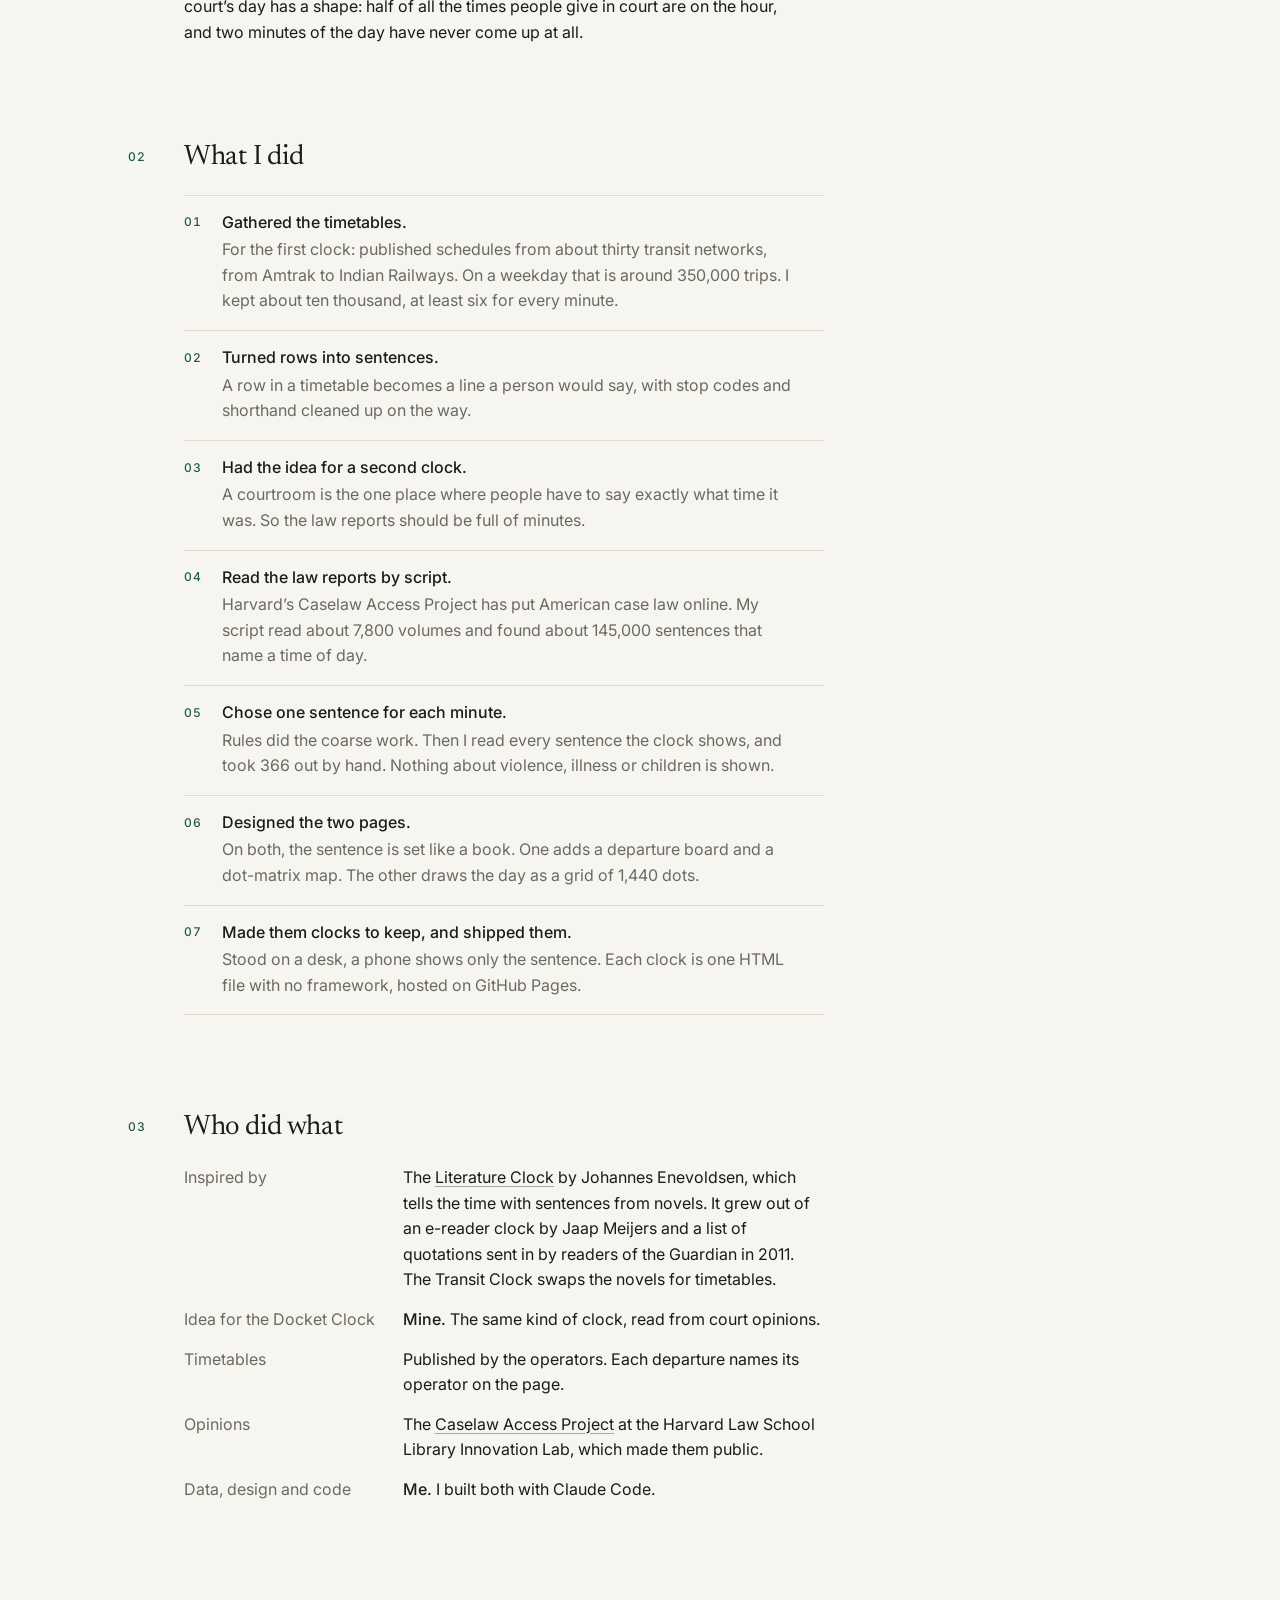
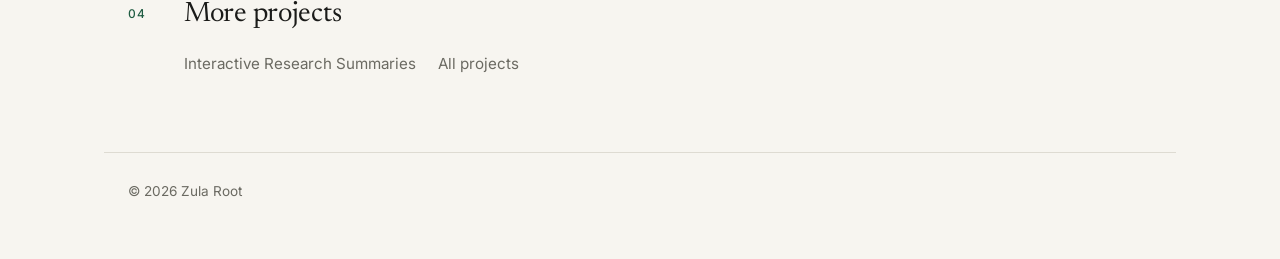
==== commit 8ad23ece: "Rewrite the home page copy and update the resume Co-Authored-By: Claude Opus 5.5 <noreply@anthropic." ====
--- a/projects/clocks.html
+++ b/projects/clocks.html
@@ -43,7 +43,7 @@
       <div class="body">
         <a class="back" href="../#projects">← All projects</a>
         <h1>Sentence Clocks</h1>
-        <p class="subline">Side project<span class="sep">·</span>2026</p>
+        <p class="subline">2026</p>
         <p class="lede">Two clocks that tell the time in sentences. One is made of train timetables, the other of court opinions.</p>
         <ul class="links">
           <li><a class="pill pill-primary" href="https://zula-root.github.io/Transit-Clock/" target="_blank" rel="noreferrer">View project</a></li>
@@ -144,7 +144,6 @@
 
   <footer class="page footer">
     <span>© 2026 Zula Root</span>
-    <span>Set in Newsreader and Inter. The light at the top follows your time of day.</span>
   </footer>
 
   <script src="../script.js" defer></script>
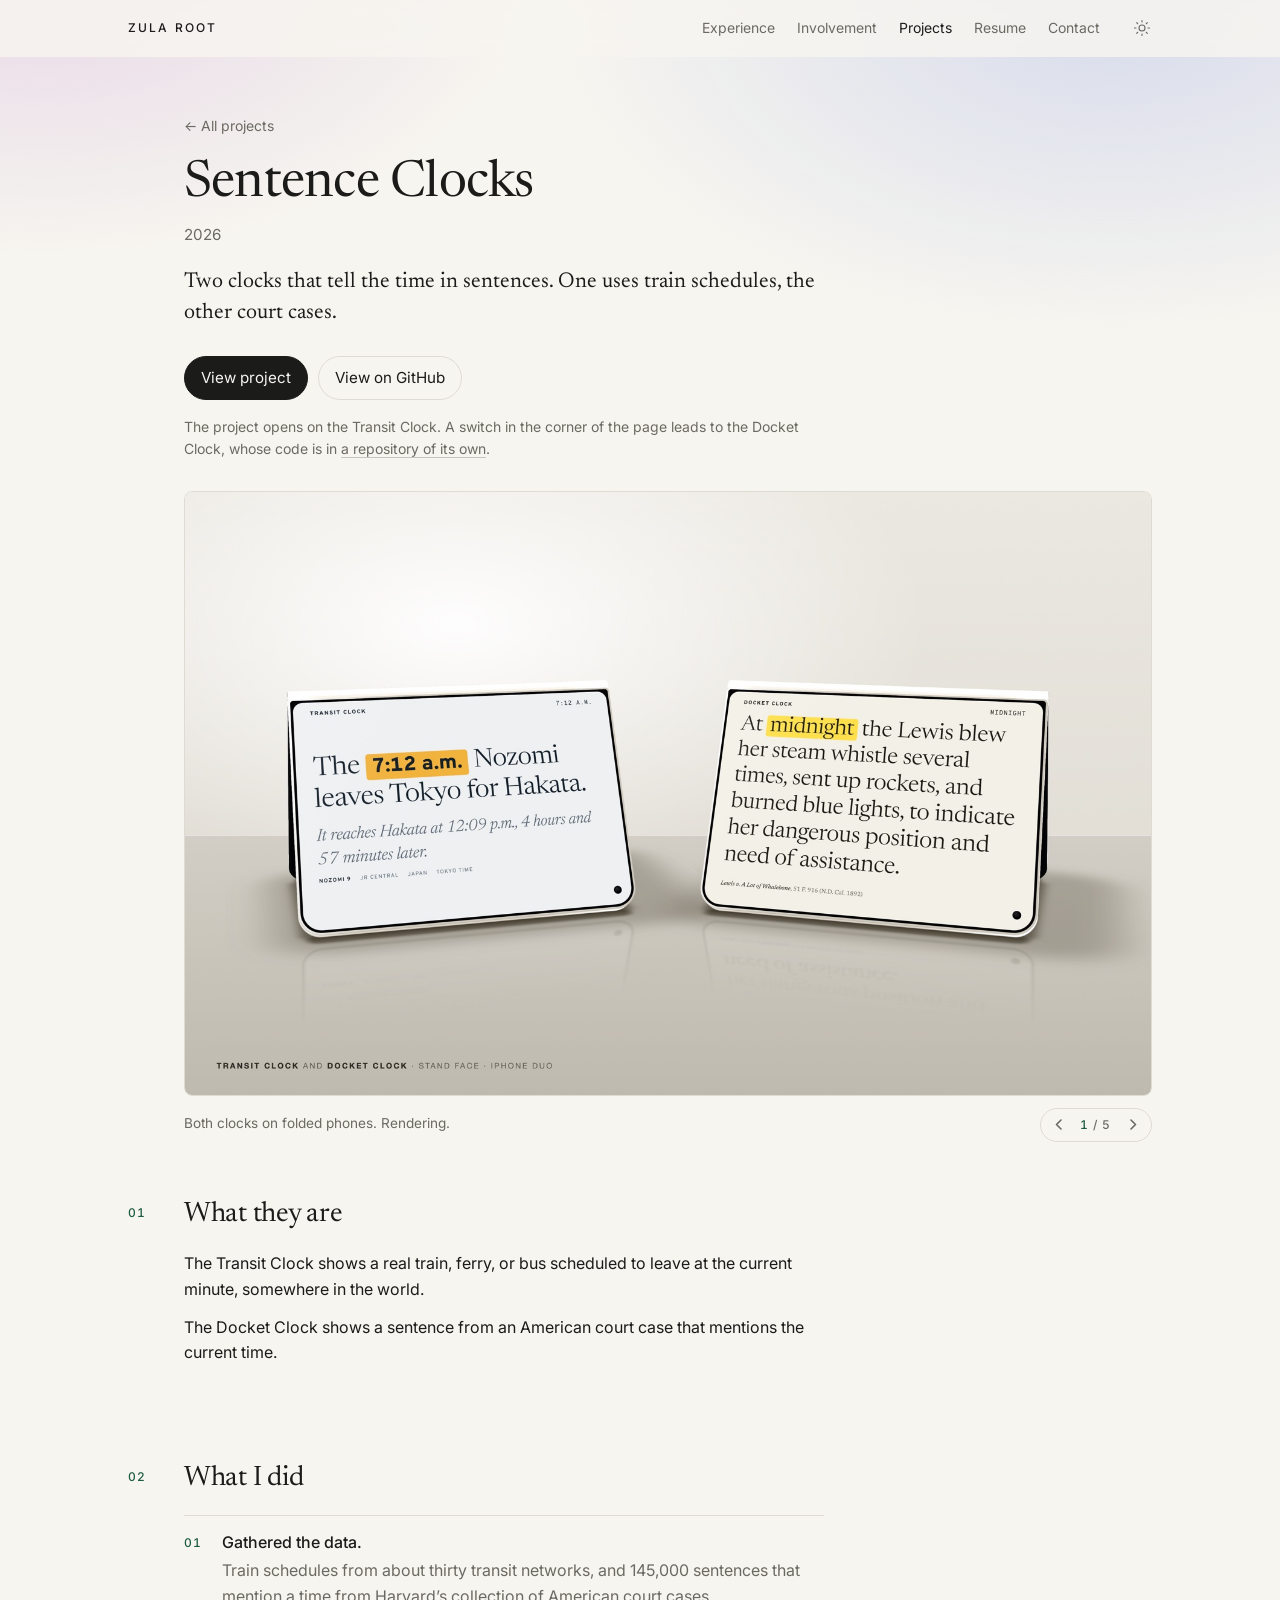
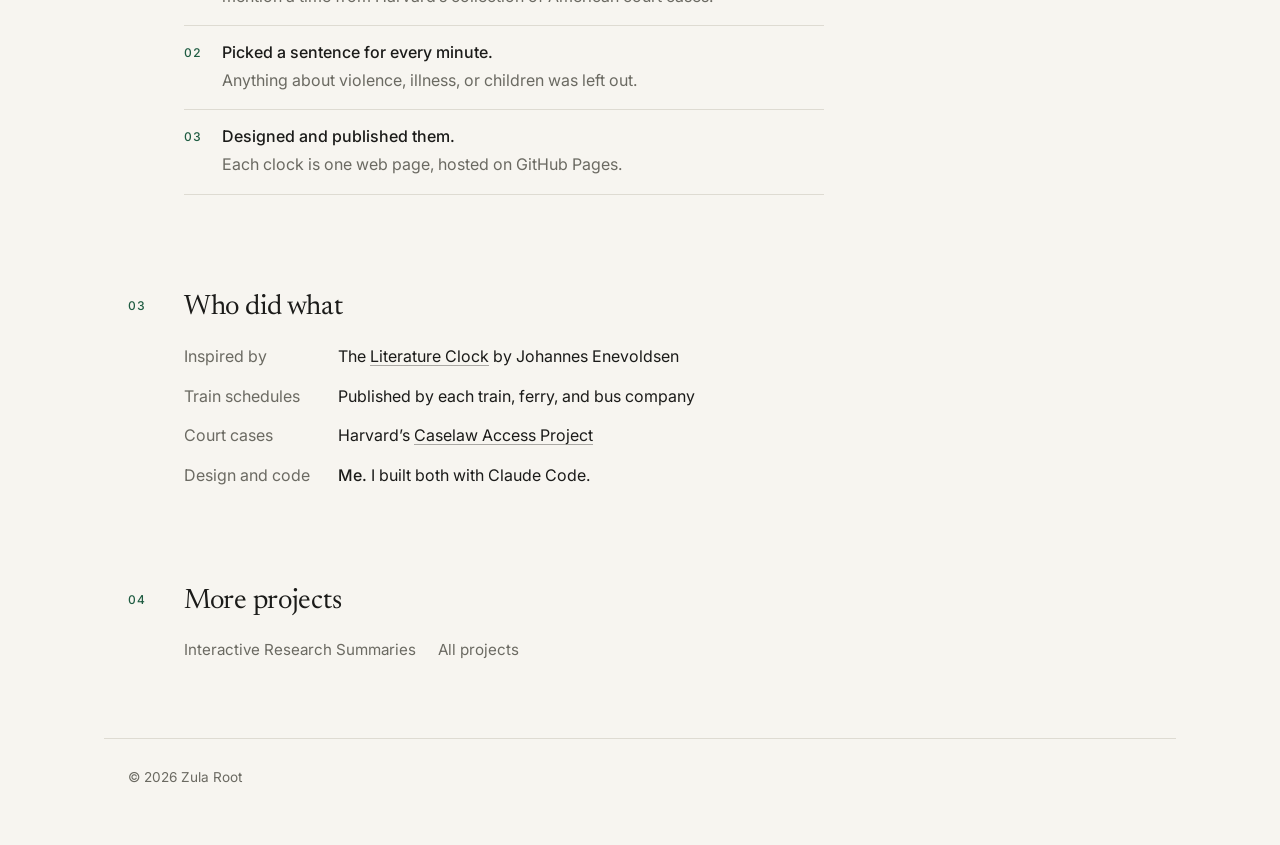
==== commit f9a6b5dc: "Clocks page: shorter, plainer words, and pictures that open the clocks Co-Authored-By: Claude Opus 5" ====
--- a/projects/clocks.html
+++ b/projects/clocks.html
@@ -44,7 +44,7 @@
         <a class="back" href="../#projects">← All projects</a>
         <h1>Sentence Clocks</h1>
         <p class="subline">2026</p>
-        <p class="lede">Two clocks that tell the time in sentences. One is made of train timetables, the other of court opinions.</p>
+        <p class="lede">Two clocks that tell the time in sentences. One uses train schedules, the other court cases.</p>
         <ul class="links">
           <li><a class="pill pill-primary" href="https://zula-root.github.io/Transit-Clock/" target="_blank" rel="noreferrer">View project</a></li>
           <li><a class="pill" href="https://github.com/zula-root/Transit-Clock" target="_blank" rel="noreferrer">View on GitHub</a></li>
@@ -58,24 +58,24 @@
       <section class="shots" aria-label="Pictures of the two clocks">
         <div class="shots-track" tabindex="0">
           <figure class="shot">
-            <a href="../img/clocks-pair.jpg" target="_blank"><img src="../img/clocks-pair.jpg" alt="The Transit Clock and the Docket Clock side by side on two folded phones" width="1600" height="1000" loading="lazy"></a>
-            <figcaption>The two clocks on folded phones: the Transit Clock on the left, the Docket Clock on the right. This is a rendering, not a photograph.</figcaption>
+            <img src="../img/clocks-pair.jpg" alt="The Transit Clock and the Docket Clock side by side on two folded phones" width="1600" height="1000" loading="lazy">
+            <figcaption>Both clocks on folded phones. Rendering.</figcaption>
           </figure>
           <figure class="shot">
-            <a href="../img/transit-clock/stand.jpg" target="_blank"><img src="../img/transit-clock/stand.jpg" alt="The Transit Clock showing the 7:12 a.m. Nozomi leaving Tokyo for Hakata" width="1600" height="1000" loading="lazy"></a>
-            <figcaption>The Transit Clock. Every minute is a real departure.</figcaption>
+            <img src="../img/transit-clock/stand.jpg" alt="The Transit Clock showing the 7:12 a.m. Nozomi leaving Tokyo for Hakata" width="1600" height="1000" loading="lazy">
+            <figcaption>The Transit Clock. Rendering.</figcaption>
           </figure>
           <figure class="shot">
-            <a href="../img/transit-clock/page.jpg" target="_blank"><img src="../img/transit-clock/page.jpg" alt="The whole Transit Clock page in a browser" width="1600" height="1000" loading="lazy"></a>
-            <figcaption>Its whole page: the sentence, the route as a departure board, and a map of the line.</figcaption>
+            <a href="https://zula-root.github.io/Transit-Clock/" target="_blank" rel="noreferrer"><img src="../img/transit-clock/page.jpg" alt="The whole Transit Clock page in a browser. Opens the live clock." width="1600" height="1000" loading="lazy"></a>
+            <figcaption>The Transit Clock’s full page.</figcaption>
           </figure>
           <figure class="shot">
-            <a href="../img/docket-clock/stand.jpg" target="_blank"><img src="../img/docket-clock/stand.jpg" alt="The Docket Clock showing the sentence for midnight" width="1600" height="1000" loading="lazy"></a>
-            <figcaption>The Docket Clock. Every minute is a sentence a court once wrote down.</figcaption>
+            <img src="../img/docket-clock/stand.jpg" alt="The Docket Clock showing the sentence for midnight" width="1600" height="1000" loading="lazy">
+            <figcaption>The Docket Clock. Rendering.</figcaption>
           </figure>
           <figure class="shot">
-            <a href="../img/docket-clock/page.jpg" target="_blank"><img src="../img/docket-clock/page.jpg" alt="The whole Docket Clock page in a browser" width="1600" height="1000" loading="lazy"></a>
-            <figcaption>Its whole page. Under the sentence is the day as 1,440 dots, one for each minute.</figcaption>
+            <a href="https://zula-root.github.io/Docket-Clock/" target="_blank" rel="noreferrer"><img src="../img/docket-clock/page.jpg" alt="The whole Docket Clock page in a browser. Opens the live clock." width="1600" height="1000" loading="lazy"></a>
+            <figcaption>The Docket Clock’s full page.</figcaption>
           </figure>
         </div>
       </section>
@@ -85,12 +85,8 @@
       <span class="num" aria-hidden="true">01</span>
       <div class="body project-text">
         <h2 id="h-what">What they are</h2>
-        <p>Each clock shows one sentence for the minute you are in, and a new one when the minute changes.</p>
-        <p>The Transit Clock shows a real train, ferry or bus that is timetabled to leave at exactly that minute, somewhere in the world. At 7:12 in the morning:</p>
-        <p class="pull">The 7:12 a.m. Nozomi leaves Tokyo for Hakata.</p>
-        <p>The Docket Clock shows a sentence from a published American court opinion that names that exact minute, with its citation. At midnight:</p>
-        <p class="pull">At midnight the Lewis blew her steam whistle several times, sent up rockets, and burned blue lights, to indicate her dangerous position and need of assistance.</p>
-        <p>That is from <i>Lewis v. A Lot of Whalebone</i>, decided in 1892. Laid out as a grid, the court’s day has a shape: half of all the times people give in court are on the hour, and two minutes of the day have never come up at all.</p>
+        <p>The Transit Clock shows a real train, ferry, or bus scheduled to leave at the current minute, somewhere in the world.</p>
+        <p>The Docket Clock shows a sentence from an American court case that mentions the current time.</p>
       </div>
     </section>
 
@@ -99,13 +95,9 @@
       <div class="body">
         <h2 id="h-did">What I did</h2>
         <ol class="steps">
-          <li><div><b>Gathered the timetables.</b><span>For the first clock: published schedules from about thirty transit networks, from Amtrak to Indian Railways. On a weekday that is around 350,000 trips. I kept about ten thousand, at least six for every minute.</span></div></li>
-          <li><div><b>Turned rows into sentences.</b><span>A row in a timetable becomes a line a person would say, with stop codes and shorthand cleaned up on the way.</span></div></li>
-          <li><div><b>Had the idea for a second clock.</b><span>A courtroom is the one place where people have to say exactly what time it was. So the law reports should be full of minutes.</span></div></li>
-          <li><div><b>Read the law reports by script.</b><span>Harvard’s Caselaw Access Project has put American case law online. My script read about 7,800 volumes and found about 145,000 sentences that name a time of day.</span></div></li>
-          <li><div><b>Chose one sentence for each minute.</b><span>Rules did the coarse work. Then I read every sentence the clock shows, and took 366 out by hand. Nothing about violence, illness or children is shown.</span></div></li>
-          <li><div><b>Designed the two pages.</b><span>On both, the sentence is set like a book. One adds a departure board and a dot-matrix map. The other draws the day as a grid of 1,440 dots.</span></div></li>
-          <li><div><b>Made them clocks to keep, and shipped them.</b><span>Stood on a desk, a phone shows only the sentence. Each clock is one HTML file with no framework, hosted on GitHub Pages.</span></div></li>
+          <li><div><b>Gathered the data.</b><span>Train schedules from about thirty transit networks, and 145,000 sentences that mention a time from Harvard’s collection of American court cases.</span></div></li>
+          <li><div><b>Picked a sentence for every minute.</b><span>Anything about violence, illness, or children was left out.</span></div></li>
+          <li><div><b>Designed and published them.</b><span>Each clock is one web page, hosted on GitHub Pages.</span></div></li>
         </ol>
       </div>
     </section>
@@ -116,14 +108,12 @@
         <h2 id="h-who">Who did what</h2>
         <dl class="roles">
           <dt>Inspired by</dt>
-          <dd>The <a href="https://literature-clock.jenevoldsen.com/" target="_blank" rel="noreferrer">Literature Clock</a> by Johannes Enevoldsen, which tells the time with sentences from novels. It grew out of an e-reader clock by Jaap Meijers and a list of quotations sent in by readers of the Guardian in 2011. The Transit Clock swaps the novels for timetables.</dd>
-          <dt>Idea for the Docket Clock</dt>
-          <dd><b>Mine.</b> The same kind of clock, read from court opinions.</dd>
-          <dt>Timetables</dt>
-          <dd>Published by the operators. Each departure names its operator on the page.</dd>
-          <dt>Opinions</dt>
-          <dd>The <a href="https://case.law/" target="_blank" rel="noreferrer">Caselaw Access Project</a> at the Harvard Law School Library Innovation Lab, which made them public.</dd>
-          <dt>Data, design and code</dt>
+          <dd>The <a href="https://literature-clock.jenevoldsen.com/" target="_blank" rel="noreferrer">Literature Clock</a> by Johannes Enevoldsen</dd>
+          <dt>Train schedules</dt>
+          <dd>Published by each train, ferry, and bus company</dd>
+          <dt>Court cases</dt>
+          <dd>Harvard’s <a href="https://case.law/" target="_blank" rel="noreferrer">Caselaw Access Project</a></dd>
+          <dt>Design and code</dt>
           <dd><b>Me.</b> I built both with Claude Code.</dd>
         </dl>
       </div>
--- a/styles.css
+++ b/styles.css
@@ -391,10 +391,32 @@
 }
 
 .row-head .when {
+  grid-column: -2 / -1;
   color: var(--muted);
   font-size: 0.875rem;
   white-space: nowrap;
   font-variant-numeric: tabular-nums;
+}
+
+/* Involvement: the role always sits under the name, so a long name and role
+   never squeeze each other, and every year lines up on the right. */
+#involvement .row-head {
+  grid-template-columns: minmax(0, 1fr) auto;
+}
+
+#involvement .row-head h3 {
+  grid-row: 1;
+  grid-column: 1;
+}
+
+#involvement .row-head .when {
+  grid-row: 1;
+  grid-column: 2;
+}
+
+#involvement .row-head .role {
+  grid-row: 2;
+  grid-column: 1 / -1;
 }
 
 .summary {
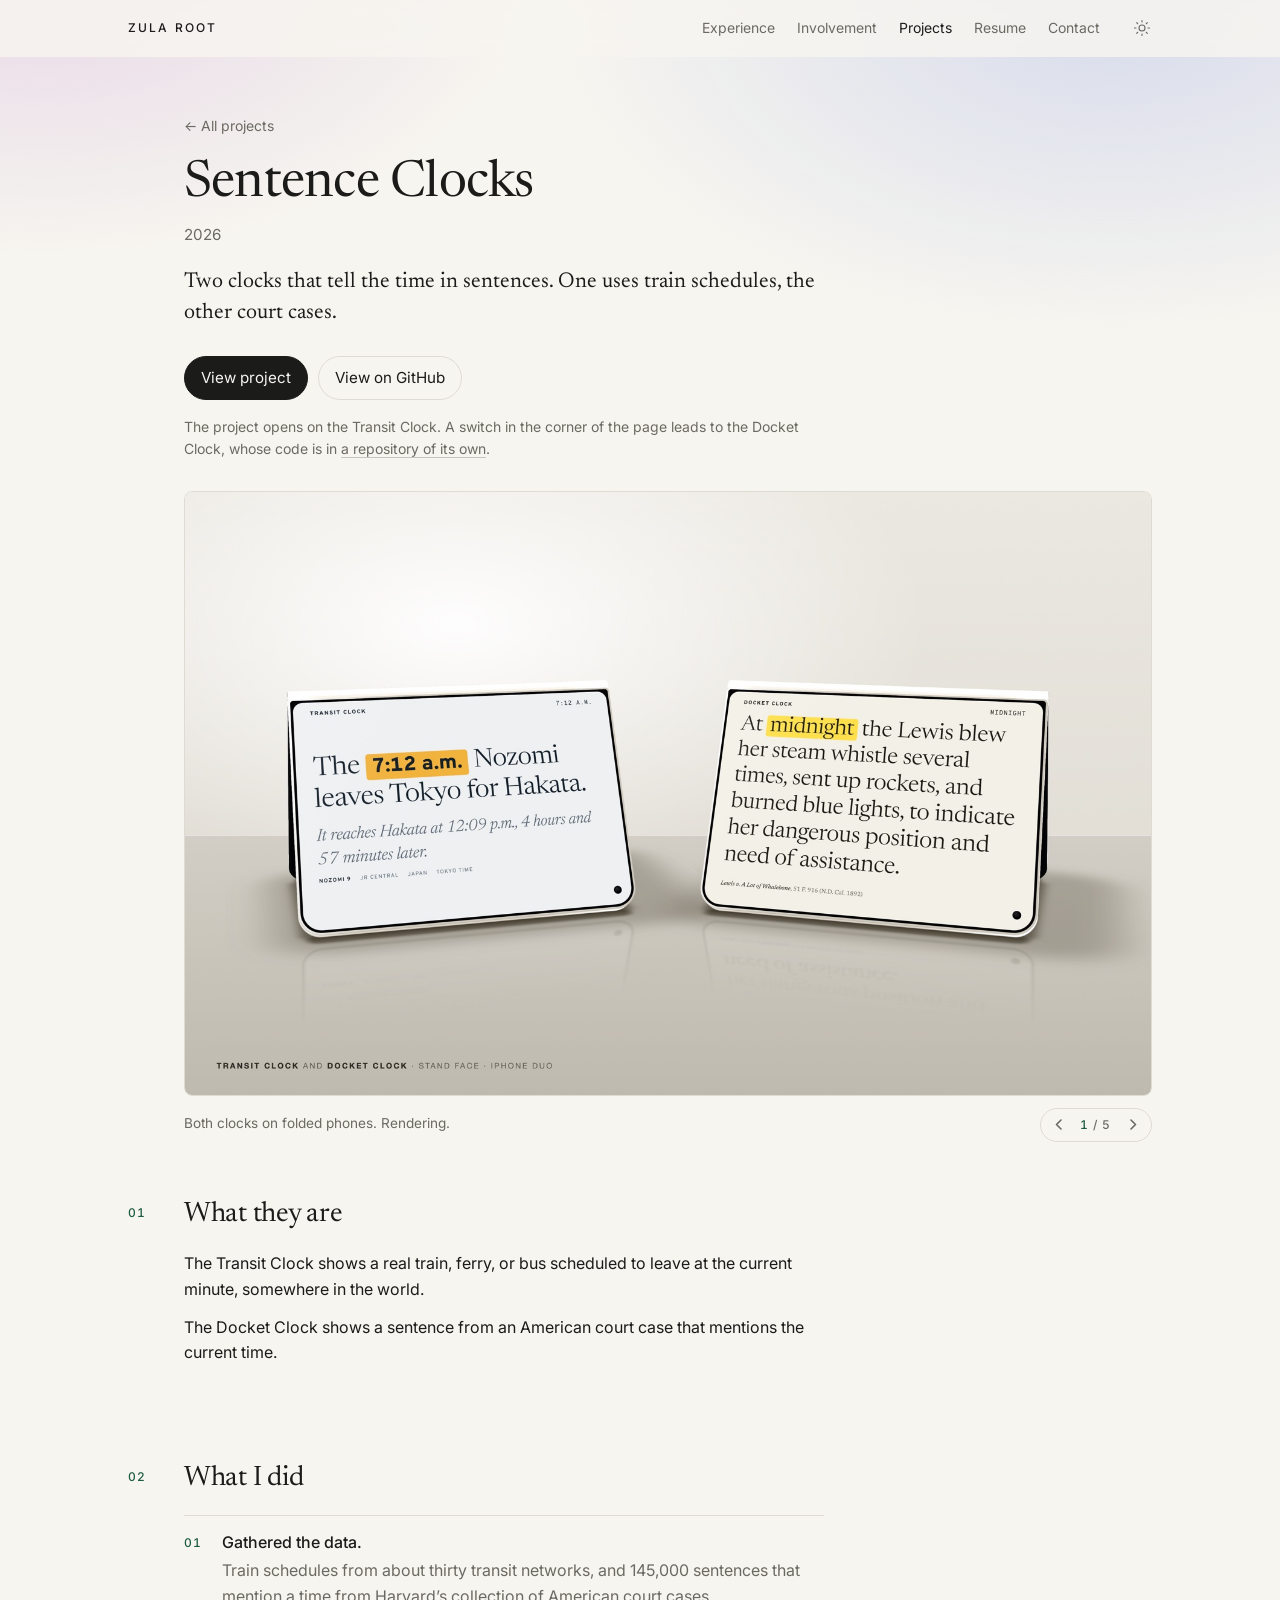
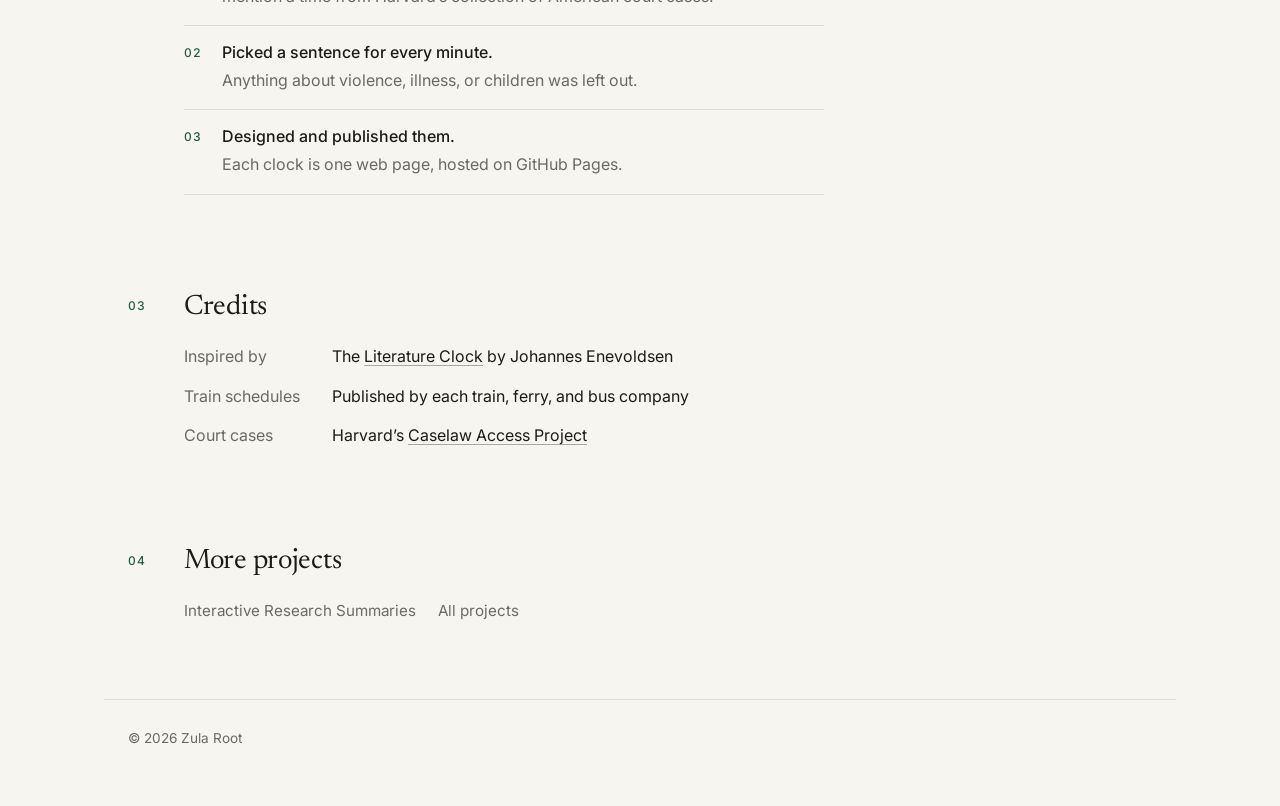
==== commit 4f269fe8: "Clocks page: Credits in place of Who did what Co-Authored-By: Claude Opus 5.5 <noreply@anthropic.com" ====
--- a/projects/clocks.html
+++ b/projects/clocks.html
@@ -105,7 +105,7 @@
     <section class="section grid reveal" aria-labelledby="h-who">
       <span class="num" aria-hidden="true">03</span>
       <div class="body">
-        <h2 id="h-who">Who did what</h2>
+        <h2 id="h-who">Credits</h2>
         <dl class="roles">
           <dt>Inspired by</dt>
           <dd>The <a href="https://literature-clock.jenevoldsen.com/" target="_blank" rel="noreferrer">Literature Clock</a> by Johannes Enevoldsen</dd>
@@ -113,8 +113,6 @@
           <dd>Published by each train, ferry, and bus company</dd>
           <dt>Court cases</dt>
           <dd>Harvard’s <a href="https://case.law/" target="_blank" rel="noreferrer">Caselaw Access Project</a></dd>
-          <dt>Design and code</dt>
-          <dd><b>Me.</b> I built both with Claude Code.</dd>
         </dl>
       </div>
     </section>
